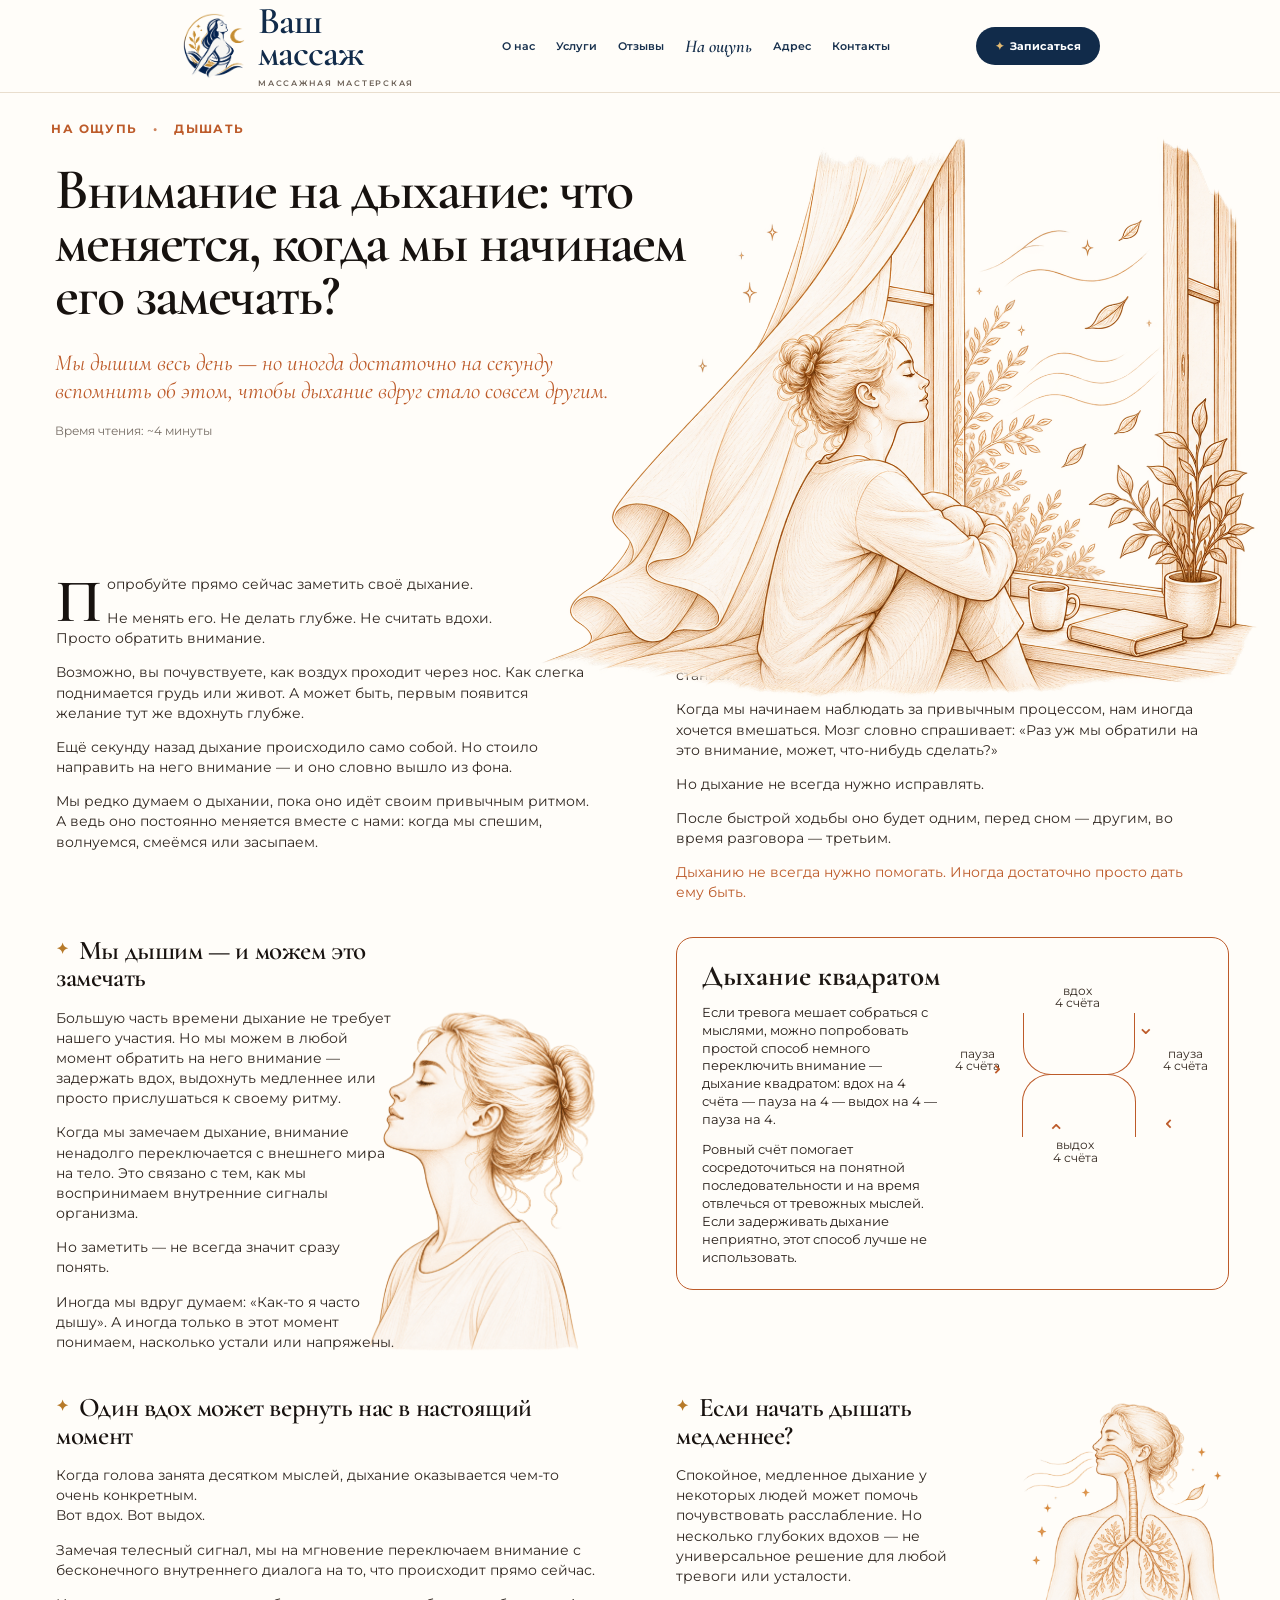
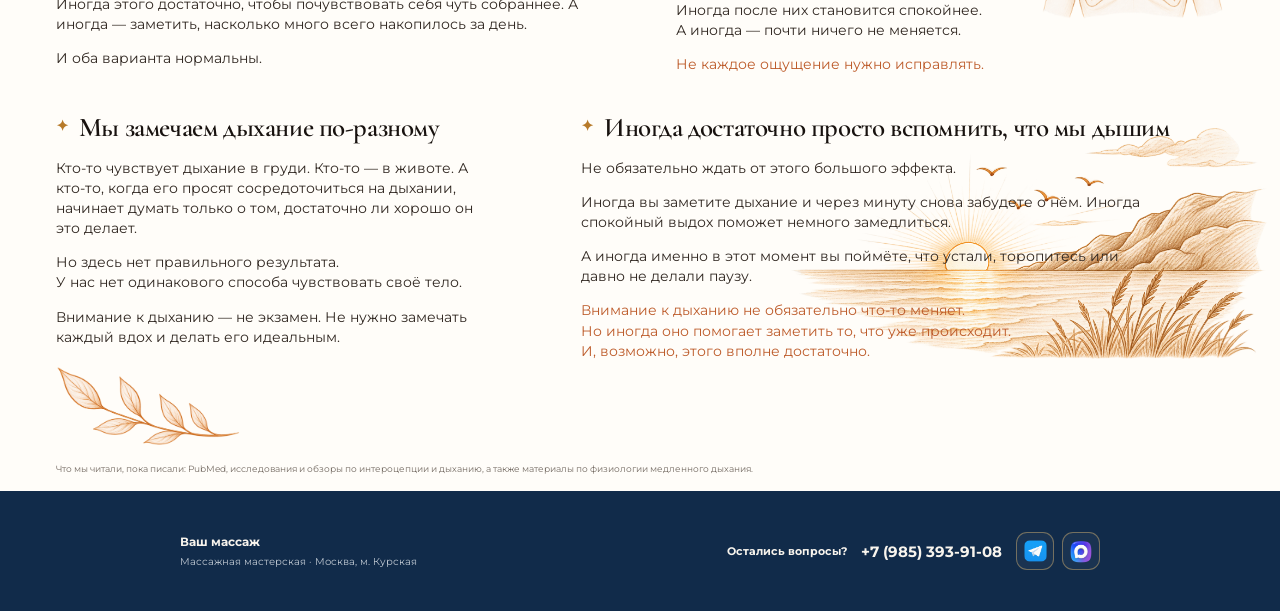
==== breathing.html @ 8abff510 "Add files via upload" ====
<!doctype html>
<html lang="ru">
<head>
<meta charset="utf-8">
<meta name="viewport" content="width=device-width, initial-scale=1">
<title>Внимание на дыхание: что меняется, когда мы начинаем его замечать? — На ощупь</title>
<meta name="description" content="Мы дышим весь день — но иногда достаточно на секунду вспомнить об этом, чтобы дыхание вдруг стало совсем другим. О внимании к дыханию и телесных ощущениях.">
<style>
@import url('https://fonts.googleapis.com/css2?family=Cormorant+Garamond:ital,wght@0,500;0,600;0,700;1,500;1,600;1,700&family=Montserrat:wght@400;500;600;700&display=swap');
:root{--cream:#fffdf9;--navy:#112b4a;--ink:#241b16;--orange:#bd5b2a;--gold:#b77a29;--muted:#756c64;--line:#dec7a8}
*{box-sizing:border-box}
html{scroll-behavior:smooth}
body{margin:0;background:var(--cream);color:var(--ink);font-family:Montserrat,Arial,sans-serif}
a{text-decoration:none;color:inherit}
img{display:block;max-width:100%}
.site-wrap{width:min(920px,89%);margin:auto}
.article-wrap{width:min(1180px,92%);margin:auto}

/* Общая шапка сайта — та же оболочка, что и на остальных страницах журнала */
.site-header{background:rgba(255,253,249,.97);position:sticky;top:0;z-index:50;border-bottom:1px solid rgba(228,214,196,.8);backdrop-filter:blur(14px)}
.site-nav{min-height:92px;display:flex;align-items:center;justify-content:space-between;gap:20px}
.site-brand{display:flex;align-items:center;gap:10px;min-width:235px;color:var(--navy)}
.site-brand-mark{width:68px;height:68px;object-fit:contain}
.site-brand-copy{display:flex;flex-direction:column;line-height:.84}
.site-brand-name{font-family:'Cormorant Garamond',Georgia,serif;font-size:38px;font-weight:600;letter-spacing:-.025em;color:var(--navy)}
.site-brand-sub{margin-top:10px;font-size:8px;letter-spacing:.22em;color:#6d6258;text-transform:uppercase;font-weight:600}
.site-menu{display:flex;align-items:center;gap:21px;font-size:11px;font-weight:600;white-space:nowrap;color:#18314e}
.site-menu a{transition:.2s}.site-menu a:hover{color:#c9953e}.site-menu .site-touch{font-family:'Cormorant Garamond',Georgia,serif;font-size:18px;font-style:italic;font-weight:600}
.site-book{background:var(--navy);color:#fff;padding:12px 19px;border-radius:999px;font-size:11px;font-weight:700;white-space:nowrap}.site-book span{color:#e3ba72;margin-right:6px}
.site-mobile-menu{display:none;border:0;background:transparent;font-size:30px;line-height:1;color:var(--navy);cursor:pointer;padding:4px}

.article-page{overflow:hidden;background:var(--cream)}
.article-hero{padding:28px 0 0}
.breadcrumbs{font-size:12px;font-weight:700;letter-spacing:.12em;color:var(--orange);text-transform:uppercase;margin:0 0 28px 0}
.breadcrumbs span{display:inline;margin:0 11px;opacity:.75}
.hero-grid{position:relative;min-height:410px}
.hero-copy{position:relative;z-index:3;width:55%;padding-left:4px}
.article-title{font-family:'Cormorant Garamond',Georgia,serif;font-size:58px;line-height:.91;font-weight:600;letter-spacing:-.035em;margin:0;max-width:660px;color:#17120f}
.article-lead{font-family:'Cormorant Garamond',Georgia,serif;font-size:23px;line-height:1.22;font-style:italic;color:var(--orange);margin:27px 0 18px;max-width:570px}
.reading-time{font-size:12px;color:var(--muted)}
.hero-art{position:absolute;z-index:1;right:-2.5%;top:-54px;width:61%;pointer-events:none}
.hero-art img{width:100%;height:auto}

.content-grid{display:grid;grid-template-columns:1fr 1fr;column-gap:72px;row-gap:38px;align-items:start}
.intro{padding:0 8px 0 5px;margin-top:0}
.prose{font-size:14.2px;line-height:1.42;color:#302721}
.prose p{margin:0 0 14px}
.prose p:last-child{margin-bottom:0}
.dropcap:first-letter{float:left;font-family:'Cormorant Garamond',Georgia,serif;font-size:61px;line-height:.66;font-weight:600;padding:8px 5px 0 0;color:#17120f}
.section-title{font-family:'Cormorant Garamond',Georgia,serif;font-size:27px;line-height:1.02;font-weight:600;letter-spacing:-.015em;color:#18120f;margin:0 0 16px}
.section-title::before{content:'✦';font-family:Georgia,serif;font-size:15px;color:var(--gold);margin-right:10px;vertical-align:5px}

.first-section{padding:0 6px 0 0}
.first-section .section-title::before{display:none}
.first-section .prose{max-width:535px}

.breathing-row{margin-top:0;display:grid;grid-template-columns:1fr 1fr;column-gap:72px;align-items:start}
.awareness{position:relative;min-height:260px;padding:0 0 0 5px}
.awareness-copy{width:62%;position:relative;z-index:2}
.awareness-art{position:absolute;right:-2px;bottom:-5px;width:48%;z-index:1}
.awareness-art img{width:100%;height:auto}

.square-card{position:relative;border:1.5px solid var(--orange);border-radius:17px;padding:23px 285px 22px 25px;min-height:270px;overflow:hidden;background:rgba(255,253,249,.35)}
.square-card h3{font-family:'Cormorant Garamond',Georgia,serif;font-size:29px;line-height:1;margin:0 0 14px;color:#1d1713}
.square-card p{font-size:13px;line-height:1.38;margin:0;max-width:310px}
.square-diagram{position:absolute;right:22px;top:47px;width:245px;height:180px;font-size:12px;color:#342921}
.square-diagram .box{position:absolute;border:1.5px solid var(--orange);border-radius:0 0 28px 28px;width:112px;height:62px;left:62px;top:28px;border-top:0}
.square-diagram .box:after{content:'';position:absolute;left:-1.5px;bottom:-1.5px;width:112px;height:62px;border:1.5px solid var(--orange);border-radius:28px 28px 0 0;border-bottom:0;transform:translateY(62px)}
.square-diagram .label{position:absolute;text-align:center;line-height:1.05;white-space:nowrap}
.square-diagram .in{left:94px;top:0}.square-diagram .pause1{right:-2px;top:63px}.square-diagram .out{left:92px;bottom:0}.square-diagram .pause2{left:-6px;top:63px}
.square-diagram .arrow{position:absolute;font-size:21px;color:var(--orange);font-family:Georgia,serif}
.square-diagram .a1{left:176px;top:30px}.square-diagram .a2{right:25px;top:126px;transform:rotate(90deg)}.square-diagram .a3{left:86px;bottom:22px;transform:rotate(180deg)}.square-diagram .a4{left:23px;top:71px;transform:rotate(-90deg)}

.middle-row{display:grid;grid-template-columns:1fr 1fr;column-gap:72px;align-items:start}
.moment{padding:0 5px}
.slow-breath{position:relative;min-height:285px;padding:0 235px 0 0}
.slow-breath .section-title{max-width:500px}
.slow-breath .prose{max-width:430px}
.lungs-art{position:absolute;right:-4px;top:0;width:39%;z-index:1}
.lungs-art img{width:100%;height:auto}

.final-row{display:grid;grid-template-columns:.82fr 1.18fr;column-gap:72px;align-items:start;margin-top:-2px;padding-bottom:16px}
.different{padding:0 5px}
.leaf-art{margin-top:20px;width:185px}.leaf-art img{width:100%}
.last-section{position:relative;padding:0 5px;min-height:210px}
.last-section .prose{max-width:570px}
.last-highlight{color:var(--orange);margin-top:13px}
.sea-art{position:absolute;right:-7%;bottom:-2px;width:75%;z-index:0;opacity:.98}
.last-section .prose{position:relative;z-index:2}

.sources{font-size:9px;line-height:1.35;color:#756c64;margin:2px 5px 16px}

.contact-footer{background:var(--navy);color:#f8f4ed;margin-top:0}
.footer-grid{width:min(920px,89%);margin:auto;min-height:120px;display:flex;justify-content:space-between;align-items:center;gap:30px}
.footer-grid>div:first-child{font-size:12px}.footer-grid small{display:inline-block;margin-top:6px;color:#bfc8d2}
.contact-footer .contact-links{display:flex;flex-wrap:wrap;gap:14px;align-items:center;font-size:11px;justify-content:flex-end}.contact-footer a{color:#e3ba72}.contact-footer .footer-phone{font-size:15px;font-weight:700;color:#f8f4ed;white-space:nowrap}
.footer-social{display:flex;gap:8px}.footer-social a{width:38px;height:38px;border:1px solid rgba(227,186,114,.45);border-radius:11px;display:flex;align-items:center;justify-content:center;background:rgba(255,255,255,.04)}.footer-social img{width:23px;height:23px;object-fit:contain}

@media(max-width:900px){
  .site-nav{min-height:74px}.site-brand{min-width:auto}.site-brand-mark{width:56px;height:56px}.site-brand-name{font-size:32px}.site-brand-sub{display:none}.site-menu{display:none}.site-mobile-menu{display:block}.site-menu.show{display:flex;position:absolute;top:74px;left:0;right:0;background:var(--cream);padding:20px 5%;flex-direction:column;gap:18px;border-bottom:1px solid #e4d6c4;box-shadow:0 16px 38px rgba(27,40,55,.09)}.site-menu.show .site-touch{font-size:24px}
  .article-wrap{width:90%}.article-hero{padding-top:23px}.breadcrumbs{font-size:10px;margin-bottom:16px}.hero-grid{min-height:0}.hero-copy{width:100%;padding:0}.article-title{font-size:44px;max-width:100%}.article-lead{font-size:19px;max-width:100%;margin-top:19px}.hero-art{position:relative;right:auto;top:auto;width:100%;margin:8px 0 -5px}.content-grid,.breathing-row,.middle-row,.final-row{grid-template-columns:1fr;row-gap:34px}.intro{padding:0;margin-top:0}.square-card{padding-right:250px}.awareness{min-height:270px}.awareness-copy{width:62%}.slow-breath{min-height:0;padding-right:230px}.lungs-art{width:34%}.last-section{min-height:280px}.sea-art{position:relative;right:auto;bottom:auto;width:100%;margin-top:20px}.contact-footer{margin-top:10px}.footer-grid{padding:28px 0;min-height:0;flex-direction:column;align-items:flex-start}.contact-footer .contact-links{justify-content:flex-start}
}
@media(max-width:560px){
  .site-wrap{width:90%}.site-nav{min-height:68px}.site-brand-mark{width:50px;height:50px}.site-brand-name{font-size:29px}.site-book{padding:10px 13px;font-size:10px}.site-menu.show{top:68px}
  .article-wrap{width:90%}.article-hero{padding-top:20px}.breadcrumbs{font-size:9px;letter-spacing:.12em}.article-title{font-size:39px}.article-lead{font-size:17px}.prose{font-size:14.5px;line-height:1.45}.dropcap:first-letter{font-size:54px}.section-title{font-size:24px}.square-card{padding:21px;min-height:260px}.square-diagram{position:relative;right:auto;top:auto;margin:20px auto 0;width:245px}.awareness{min-height:0}.awareness-copy{width:100%}.awareness-art{position:relative;right:auto;bottom:auto;width:72%;margin:5px 0 0 auto}.slow-breath{padding:0;min-height:0}.lungs-art{position:relative;right:auto;top:auto;width:67%;margin:4px auto 0}.leaf-art{width:165px;margin-top:14px}.last-section{min-height:0}.sea-art{width:115%;margin-left:-8%;margin-top:15px}.sources{font-size:8px;margin-top:8px}.footer-grid{padding:25px 0}.contact-footer .contact-links{gap:10px}
}
</style>
</head>
<body>
<header class="site-header">
  <div class="site-wrap site-nav">
    <a class="site-brand" href="index.html" aria-label="Ваш массаж — на главную">
      <img class="site-brand-mark" src="assets/logo-mark-transparent.png" alt="">
      <span class="site-brand-copy"><span class="site-brand-name">Ваш<br>массаж</span><span class="site-brand-sub">Массажная мастерская</span></span>
    </a>
    <nav class="site-menu" id="site-menu">
      <a href="index.html#about">О нас</a><a href="index.html#services">Услуги</a><a href="index.html#reviews">Отзывы</a>
      <a class="site-touch" href="na-oshchup.html">На ощупь</a><a href="index.html#address">Адрес</a><a href="index.html#contacts">Контакты</a>
    </nav>
    <a class="site-book" href="https://dikidi.ru/2021892?p=1.pi-po" target="_blank" rel="noopener"><span>✦</span>Записаться</a>
    <button class="site-mobile-menu" aria-label="Открыть меню" aria-expanded="false">☰</button>
  </div>
</header>

<main class="article-page">
<section class="article-hero">
  <div class="article-wrap">
    <div class="breadcrumbs">На ощупь <span>•</span> Дышать</div>
    <div class="hero-grid">
      <div class="hero-copy">
        <h1 class="article-title">Внимание на дыхание: что меняется, когда мы начинаем его замечать?</h1>
        <p class="article-lead">Мы дышим весь день — но иногда достаточно на секунду вспомнить об этом, чтобы дыхание вдруг стало совсем другим.</p>
        <div class="reading-time">Время чтения: ~4 минуты</div>
      </div>
      <div class="hero-art"><img src="assets/breathing-hero.png" alt="Женщина у окна, наблюдающая за своим дыханием"></div>
    </div>
  </div>
</section>

<article>
<div class="article-wrap">
  <div class="content-grid">
    <section class="intro">
      <div class="prose">
        <p class="dropcap">Попробуйте прямо сейчас заметить своё дыхание.</p>
        <p>Не менять его. Не делать глубже. Не считать вдохи.<br>Просто обратить внимание.</p>
        <p>Возможно, вы почувствуете, как воздух проходит через нос. Как слегка поднимается грудь или живот. А может быть, первым появится желание тут же вдохнуть глубже.</p>
        <p>Ещё секунду назад дыхание происходило само собой. Но стоило направить на него внимание — и оно словно вышло из фона.</p>
        <p>Мы редко думаем о дыхании, пока оно идёт своим привычным ритмом. А ведь оно постоянно меняется вместе с нами: когда мы спешим, волнуемся, смеёмся или засыпаем.</p>
      </div>
    </section>

    <section class="first-section">
      <h2 class="section-title">Почему дыхание меняется,<br>когда мы думаем о нём?</h2>
      <div class="prose">
        <p>Наверняка вы замечали: стоит вспомнить о дыхании — и оно становится чуть глубже или неровнее.</p>
        <p>Когда мы начинаем наблюдать за привычным процессом, нам иногда хочется вмешаться. Мозг словно спрашивает: «Раз уж мы обратили на это внимание, может, что-нибудь сделать?»</p>
        <p>Но дыхание не всегда нужно исправлять.</p>
        <p>После быстрой ходьбы оно будет одним, перед сном — другим, во время разговора — третьим.</p>
        <p style="color:var(--orange)">Дыханию не всегда нужно помогать. Иногда достаточно просто дать ему быть.</p>
      </div>
    </section>
  </div>

  <section class="breathing-row" style="margin-top:34px">
    <section class="awareness">
      <div class="awareness-copy">
        <h2 class="section-title">Мы дышим — и можем это замечать</h2>
        <div class="prose">
          <p>Большую часть времени дыхание не требует нашего участия. Но мы можем в любой момент обратить на него внимание — задержать вдох, выдохнуть медленнее или просто прислушаться к своему ритму.</p>
          <p>Когда мы замечаем дыхание, внимание ненадолго переключается с внешнего мира на тело. Это связано с тем, как мы воспринимаем внутренние сигналы организма.</p>
          <p>Но заметить — не всегда значит сразу понять.</p>
          <p>Иногда мы вдруг думаем: «Как-то я часто дышу». А иногда только в этот момент понимаем, насколько устали или напряжены.</p>
        </div>
      </div>
      <div class="awareness-art"><img src="assets/breathing-profile.png" alt="Профиль женщины с закрытыми глазами"></div>
    </section>

    <aside class="square-card">
      <h3>Дыхание квадратом</h3>
      <p>Если тревога мешает собраться с мыслями, можно попробовать простой способ немного переключить внимание — дыхание квадратом: вдох на 4 счёта — пауза на 4 — выдох на 4 — пауза на 4.</p>
      <p style="margin-top:12px">Ровный счёт помогает сосредоточиться на понятной последовательности и на время отвлечься от тревожных мыслей. Если задерживать дыхание неприятно, этот способ лучше не использовать.</p>
      <div class="square-diagram" aria-hidden="true">
        <div class="box"></div>
        <div class="label in">вдох<br>4 счёта</div>
        <div class="label pause1">пауза<br>4 счёта</div>
        <div class="label out">выдох<br>4 счёта</div>
        <div class="label pause2">пауза<br>4 счёта</div>
        <div class="arrow a1">⌄</div><div class="arrow a2">⌄</div><div class="arrow a3">⌄</div><div class="arrow a4">⌄</div>
      </div>
    </aside>
  </section>

  <section class="middle-row" style="margin-top:42px">
    <section class="moment">
      <h2 class="section-title">Один вдох может вернуть нас в настоящий момент</h2>
      <div class="prose">
        <p>Когда голова занята десятком мыслей, дыхание оказывается чем-то очень конкретным.<br>Вот вдох. Вот выдох.</p>
        <p>Замечая телесный сигнал, мы на мгновение переключаем внимание с бесконечного внутреннего диалога на то, что происходит прямо сейчас.</p>
        <p>Иногда этого достаточно, чтобы почувствовать себя чуть собраннее. А иногда — заметить, насколько много всего накопилось за день.</p>
        <p>И оба варианта нормальны.</p>
      </div>
    </section>

    <section class="slow-breath">
      <h2 class="section-title">Если начать дышать медленнее?</h2>
      <div class="prose">
        <p>Спокойное, медленное дыхание у некоторых людей может помочь почувствовать расслабление. Но несколько глубоких вдохов — не универсальное решение для любой тревоги или усталости.</p>
        <p>Иногда после них становится спокойнее.<br>А иногда — почти ничего не меняется.</p>
        <p style="color:var(--orange)">Не каждое ощущение нужно исправлять.</p>
      </div>
      <div class="lungs-art"><img src="assets/breathing-lungs.png" alt="Иллюстрация дыхательной системы"></div>
    </section>
  </section>

  <section class="final-row" style="margin-top:35px">
    <section class="different">
      <h2 class="section-title">Мы замечаем дыхание по-разному</h2>
      <div class="prose">
        <p>Кто-то чувствует дыхание в груди. Кто-то — в животе. А кто-то, когда его просят сосредоточиться на дыхании, начинает думать только о том, достаточно ли хорошо он это делает.</p>
        <p>Но здесь нет правильного результата.<br>У нас нет одинакового способа чувствовать своё тело.</p>
        <p>Внимание к дыханию — не экзамен. Не нужно замечать каждый вдох и делать его идеальным.</p>
      </div>
      <div class="leaf-art"><img src="assets/breathing-branch.png" alt="Ветка с листьями"></div>
    </section>

    <section class="last-section">
      <h2 class="section-title">Иногда достаточно просто вспомнить, что мы дышим</h2>
      <div class="prose">
        <p>Не обязательно ждать от этого большого эффекта.</p>
        <p>Иногда вы заметите дыхание и через минуту снова забудете о нём. Иногда спокойный выдох поможет немного замедлиться.</p>
        <p>А иногда именно в этот момент вы поймёте, что устали, торопитесь или давно не делали паузу.</p>
        <p class="last-highlight">Внимание к дыханию не обязательно что-то меняет.<br>Но иногда оно помогает заметить то, что уже происходит.<br>И, возможно, этого вполне достаточно.</p>
      </div>
      <div class="sea-art"><img src="assets/breathing-sea.png" alt="Пейзаж у моря на закате"></div>
    </section>
  </section>

  <div class="sources">Что мы читали, пока писали: PubMed, исследования и обзоры по интероцепции и дыханию, а также материалы по физиологии медленного дыхания.</div>
</div>
</article>
</main>

<footer class="contact-footer">
  <div class="footer-grid">
    <div><strong>Ваш массаж</strong><br><small>Массажная мастерская · Москва, м. Курская</small></div>
    <div class="contact-links">
      <strong>Остались вопросы?</strong>
      <a class="footer-phone" href="tel:+79853939108">+7 (985) 393-91-08</a>
      <div class="footer-social">
        <a href="https://t.me/vash_massage1" target="_blank" rel="noopener" aria-label="Telegram"><img src="assets/telegram.png" alt="Telegram"></a>
        <a href="#" aria-label="MAX"><img src="assets/max.png" alt="MAX"></a>
      </div>
    </div>
  </div>
</footer>

<script>
const siteMobileButton=document.querySelector('.site-mobile-menu');
const siteMenu=document.querySelector('.site-menu');
if(siteMobileButton&&siteMenu){
  siteMobileButton.addEventListener('click',()=>{
    siteMenu.classList.toggle('show');
    siteMobileButton.setAttribute('aria-expanded',siteMenu.classList.contains('show'));
  });
  siteMenu.querySelectorAll('a').forEach(a=>a.addEventListener('click',()=>{
    siteMenu.classList.remove('show');
    siteMobileButton.setAttribute('aria-expanded','false');
  }));
}
</script>
</body>
</html>
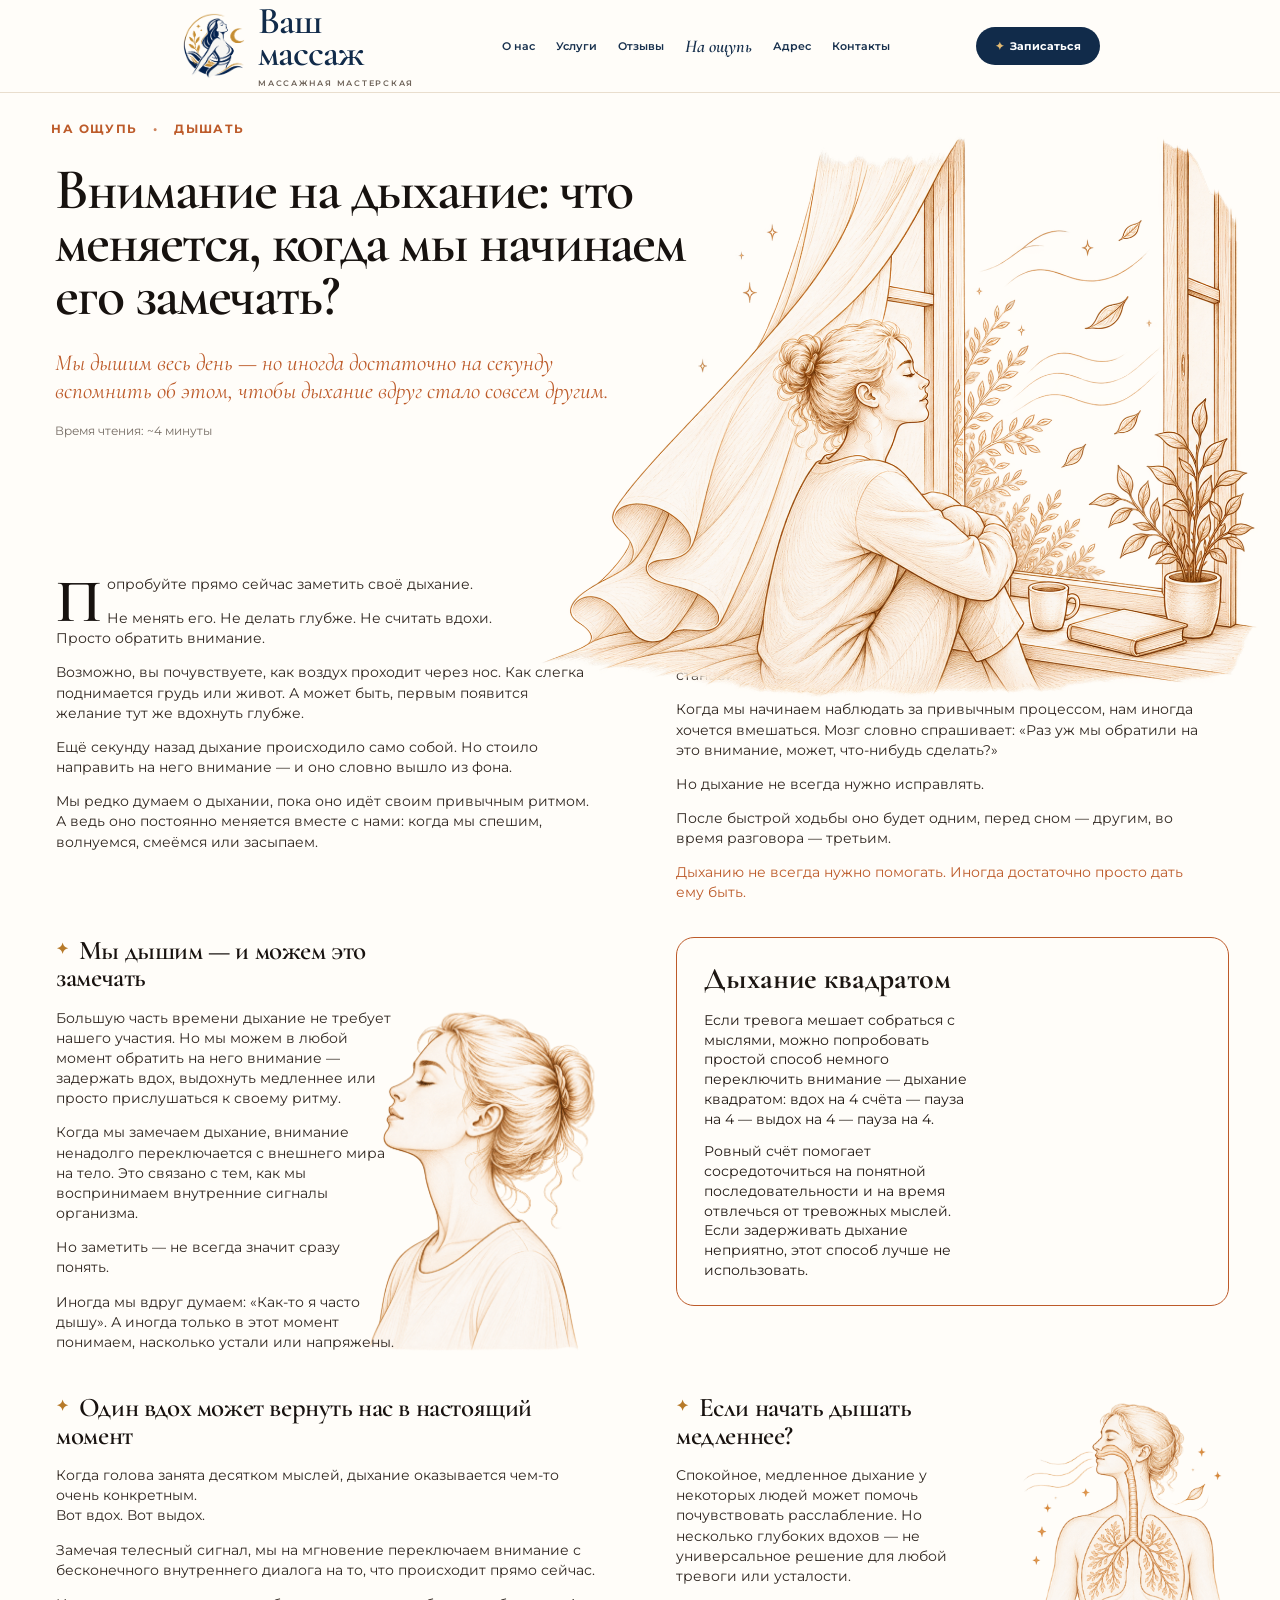
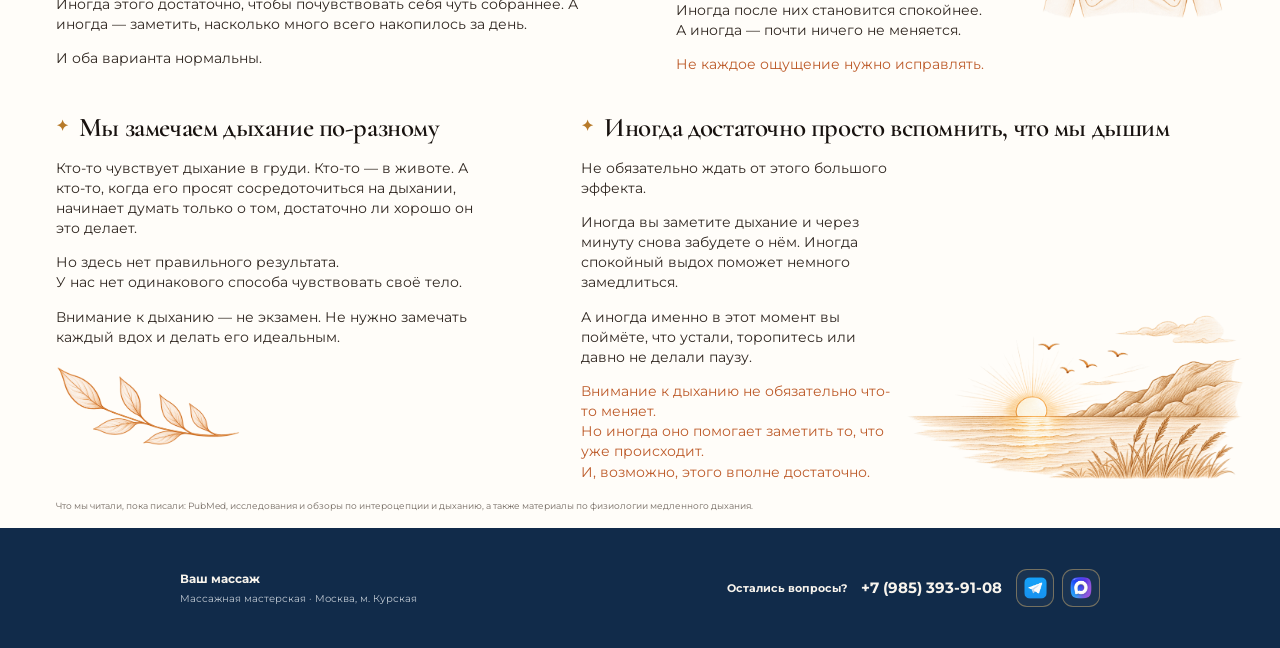
==== commit c97149c5: "Add files via upload" ====
--- a/breathing.html
+++ b/breathing.html
@@ -104,6 +104,40 @@
   .site-wrap{width:90%}.site-nav{min-height:68px}.site-brand-mark{width:50px;height:50px}.site-brand-name{font-size:29px}.site-book{padding:10px 13px;font-size:10px}.site-menu.show{top:68px}
   .article-wrap{width:90%}.article-hero{padding-top:20px}.breadcrumbs{font-size:9px;letter-spacing:.12em}.article-title{font-size:39px}.article-lead{font-size:17px}.prose{font-size:14.5px;line-height:1.45}.dropcap:first-letter{font-size:54px}.section-title{font-size:24px}.square-card{padding:21px;min-height:260px}.square-diagram{position:relative;right:auto;top:auto;margin:20px auto 0;width:245px}.awareness{min-height:0}.awareness-copy{width:100%}.awareness-art{position:relative;right:auto;bottom:auto;width:72%;margin:5px 0 0 auto}.slow-breath{padding:0;min-height:0}.lungs-art{position:relative;right:auto;top:auto;width:67%;margin:4px auto 0}.leaf-art{width:165px;margin-top:14px}.last-section{min-height:0}.sea-art{width:115%;margin-left:-8%;margin-top:15px}.sources{font-size:8px;margin-top:8px}.footer-grid{padding:25px 0}.contact-footer .contact-links{gap:10px}
 }
+
+/* Final reference corrections */
+.square-card{
+  min-height:332px;
+  padding:26px 250px 24px 27px;
+  border:1.5px solid var(--orange);
+  border-radius:18px;
+  background:rgba(255,253,249,.48);
+  overflow:hidden;
+}
+.square-card h3{font-size:30px;line-height:1;margin:0 0 17px}
+.square-card p{font-size:14px;line-height:1.42;max-width:305px}
+.square-leaf{position:absolute;right:17px;top:10px;width:78px;height:auto;z-index:2}
+.square-diagram-img{position:absolute;right:17px;top:83px;width:232px;height:auto;z-index:1}
+.last-section{min-height:270px}
+.last-section .section-title{position:relative;z-index:3;max-width:100%}
+.last-section .prose{width:49%;max-width:none;position:relative;z-index:3}
+.sea-art{right:-3%;bottom:0;width:53%;z-index:1}
+
+@media(max-width:900px){
+  .square-card{min-height:332px;padding:24px 245px 22px 24px}
+  .square-leaf{right:14px;top:9px}
+  .square-diagram-img{right:12px;top:82px;width:225px}
+  .last-section .prose{width:52%}
+  .sea-art{right:-3%;width:52%;bottom:0}
+}
+@media(max-width:560px){
+  .square-card{min-height:0;padding:21px;overflow:hidden}
+  .square-leaf{right:10px;top:10px;width:70px}
+  .square-diagram-img{position:relative;right:auto;top:auto;display:block;width:245px;max-width:100%;margin:16px auto 0}
+  .last-section .prose{width:100%}
+  .sea-art{position:relative;right:auto;bottom:auto;width:100%;margin-top:18px}
+}
+
 </style>
 </head>
 <body>
@@ -180,14 +214,8 @@
       <h3>Дыхание квадратом</h3>
       <p>Если тревога мешает собраться с мыслями, можно попробовать простой способ немного переключить внимание — дыхание квадратом: вдох на 4 счёта — пауза на 4 — выдох на 4 — пауза на 4.</p>
       <p style="margin-top:12px">Ровный счёт помогает сосредоточиться на понятной последовательности и на время отвлечься от тревожных мыслей. Если задерживать дыхание неприятно, этот способ лучше не использовать.</p>
-      <div class="square-diagram" aria-hidden="true">
-        <div class="box"></div>
-        <div class="label in">вдох<br>4 счёта</div>
-        <div class="label pause1">пауза<br>4 счёта</div>
-        <div class="label out">выдох<br>4 счёта</div>
-        <div class="label pause2">пауза<br>4 счёта</div>
-        <div class="arrow a1">⌄</div><div class="arrow a2">⌄</div><div class="arrow a3">⌄</div><div class="arrow a4">⌄</div>
-      </div>
+      <img class="square-leaf" src="assets/breathing-square-leaf.png" alt="">
+      <img class="square-diagram-img" src="assets/breathing-square-diagram.png" alt="" aria-hidden="true">
     </aside>
   </section>
 
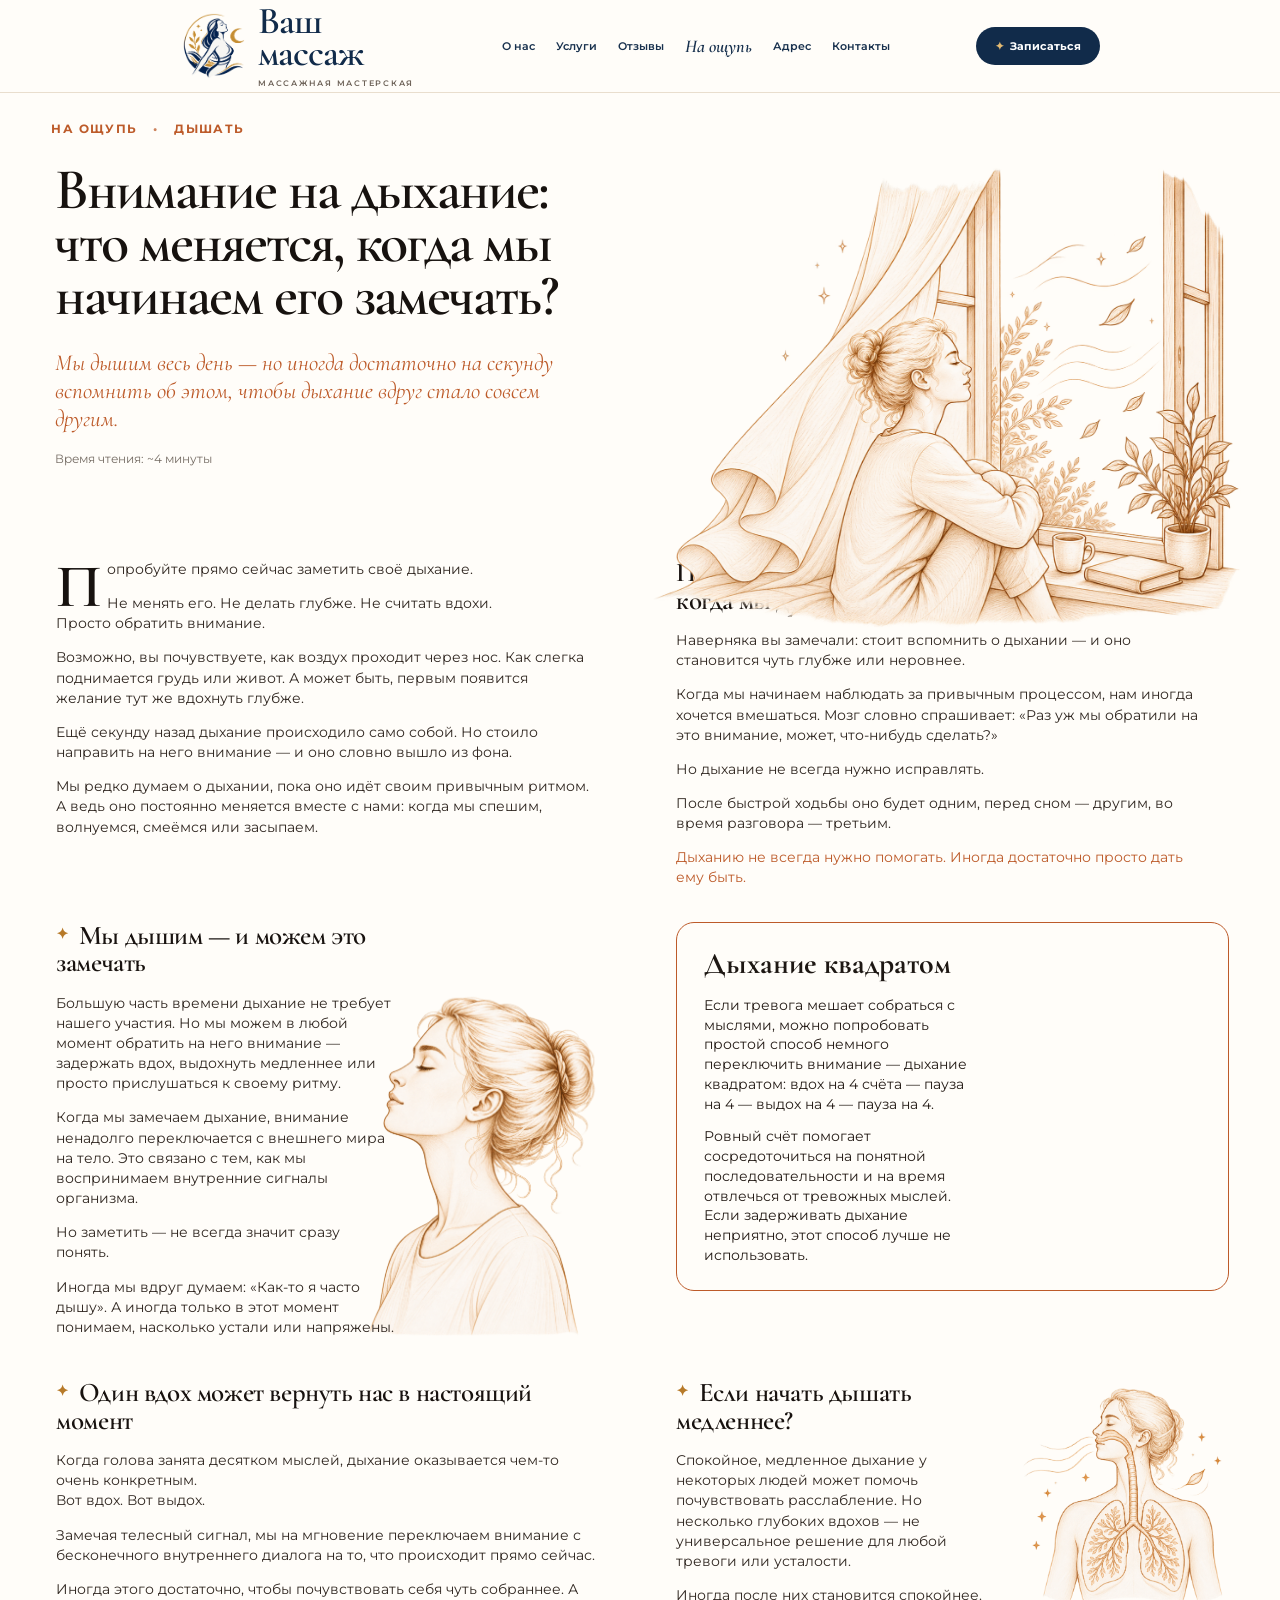
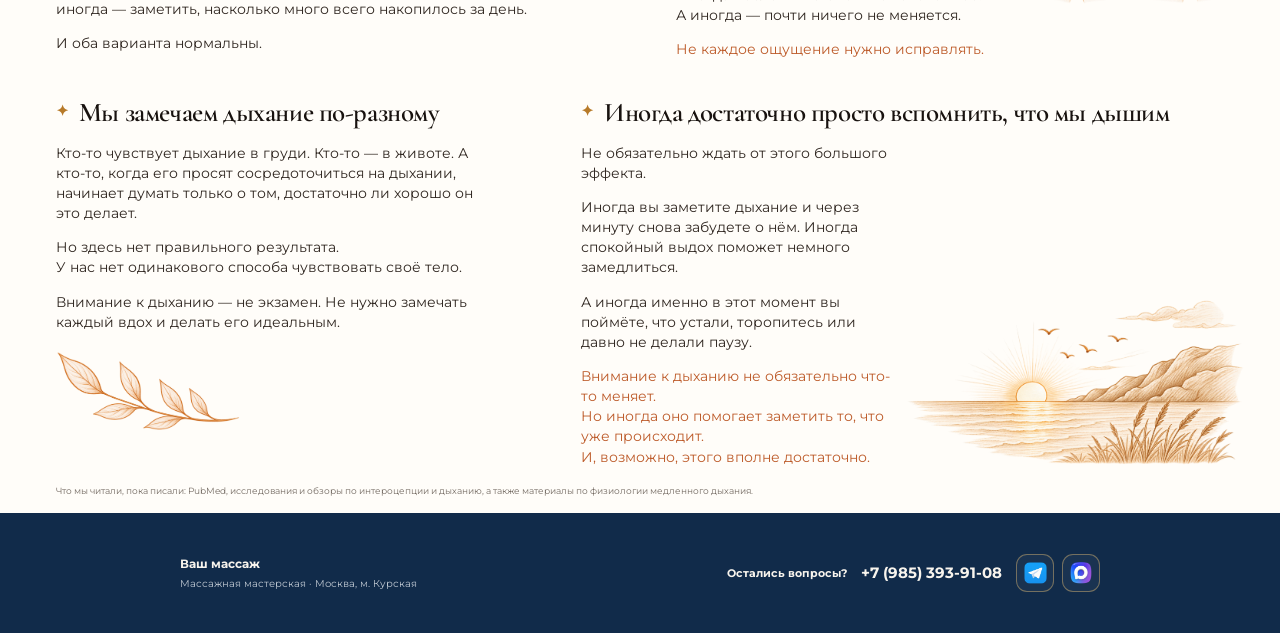
==== commit 3166f432: "Add files via upload" ====
--- a/breathing.html
+++ b/breathing.html
@@ -33,12 +33,12 @@
 .article-hero{padding:28px 0 0}
 .breadcrumbs{font-size:12px;font-weight:700;letter-spacing:.12em;color:var(--orange);text-transform:uppercase;margin:0 0 28px 0}
 .breadcrumbs span{display:inline;margin:0 11px;opacity:.75}
-.hero-grid{position:relative;min-height:410px}
-.hero-copy{position:relative;z-index:3;width:55%;padding-left:4px}
+.hero-grid{position:relative;min-height:395px}
+.hero-copy{position:relative;z-index:3;width:47%;padding-left:4px}
 .article-title{font-family:'Cormorant Garamond',Georgia,serif;font-size:58px;line-height:.91;font-weight:600;letter-spacing:-.035em;margin:0;max-width:660px;color:#17120f}
 .article-lead{font-family:'Cormorant Garamond',Georgia,serif;font-size:23px;line-height:1.22;font-style:italic;color:var(--orange);margin:27px 0 18px;max-width:570px}
 .reading-time{font-size:12px;color:var(--muted)}
-.hero-art{position:absolute;z-index:1;right:-2.5%;top:-54px;width:61%;pointer-events:none}
+.hero-art{position:absolute;z-index:1;right:-1%;top:-18px;width:50%;pointer-events:none}
 .hero-art img{width:100%;height:auto}
 
 .content-grid{display:grid;grid-template-columns:1fr 1fr;column-gap:72px;row-gap:38px;align-items:start}
@@ -102,7 +102,7 @@
 }
 @media(max-width:560px){
   .site-wrap{width:90%}.site-nav{min-height:68px}.site-brand-mark{width:50px;height:50px}.site-brand-name{font-size:29px}.site-book{padding:10px 13px;font-size:10px}.site-menu.show{top:68px}
-  .article-wrap{width:90%}.article-hero{padding-top:20px}.breadcrumbs{font-size:9px;letter-spacing:.12em}.article-title{font-size:39px}.article-lead{font-size:17px}.prose{font-size:14.5px;line-height:1.45}.dropcap:first-letter{font-size:54px}.section-title{font-size:24px}.square-card{padding:21px;min-height:260px}.square-diagram{position:relative;right:auto;top:auto;margin:20px auto 0;width:245px}.awareness{min-height:0}.awareness-copy{width:100%}.awareness-art{position:relative;right:auto;bottom:auto;width:72%;margin:5px 0 0 auto}.slow-breath{padding:0;min-height:0}.lungs-art{position:relative;right:auto;top:auto;width:67%;margin:4px auto 0}.leaf-art{width:165px;margin-top:14px}.last-section{min-height:0}.sea-art{width:115%;margin-left:-8%;margin-top:15px}.sources{font-size:8px;margin-top:8px}.footer-grid{padding:25px 0}.contact-footer .contact-links{gap:10px}
+  .article-wrap{width:90%}.article-hero{padding-top:20px}.breadcrumbs{font-size:9px;letter-spacing:.12em}.article-title{font-size:39px}.article-lead{font-size:17px}.prose{font-size:14.5px;line-height:1.45}.dropcap:first-letter{font-size:54px}.section-title{font-size:24px}.square-card{padding:21px;min-height:260px}.square-diagram-img{position:absolute;right:14px;top:48px;width:246px;height:auto;z-index:1}.awareness{min-height:0}.awareness-copy{width:100%}.awareness-art{position:relative;right:auto;bottom:auto;width:72%;margin:5px 0 0 auto}.slow-breath{padding:0;min-height:0}.lungs-art{position:relative;right:auto;top:auto;width:67%;margin:4px auto 0}.leaf-art{width:165px;margin-top:14px}.last-section{min-height:0}.sea-art{width:115%;margin-left:-8%;margin-top:15px}.sources{font-size:8px;margin-top:8px}.footer-grid{padding:25px 0}.contact-footer .contact-links{gap:10px}
 }
 
 /* Final reference corrections */
@@ -116,8 +116,7 @@
 }
 .square-card h3{font-size:30px;line-height:1;margin:0 0 17px}
 .square-card p{font-size:14px;line-height:1.42;max-width:305px}
-.square-leaf{position:absolute;right:17px;top:10px;width:78px;height:auto;z-index:2}
-.square-diagram-img{position:absolute;right:17px;top:83px;width:232px;height:auto;z-index:1}
+.square-diagram-img{position:absolute;right:14px;top:48px;width:246px;height:auto;z-index:1}
 .last-section{min-height:270px}
 .last-section .section-title{position:relative;z-index:3;max-width:100%}
 .last-section .prose{width:49%;max-width:none;position:relative;z-index:3}
@@ -125,14 +124,12 @@
 
 @media(max-width:900px){
   .square-card{min-height:332px;padding:24px 245px 22px 24px}
-  .square-leaf{right:14px;top:9px}
-  .square-diagram-img{right:12px;top:82px;width:225px}
+  .square-diagram-img{right:10px;top:48px;width:230px}
   .last-section .prose{width:52%}
   .sea-art{right:-3%;width:52%;bottom:0}
 }
 @media(max-width:560px){
   .square-card{min-height:0;padding:21px;overflow:hidden}
-  .square-leaf{right:10px;top:10px;width:70px}
   .square-diagram-img{position:relative;right:auto;top:auto;display:block;width:245px;max-width:100%;margin:16px auto 0}
   .last-section .prose{width:100%}
   .sea-art{position:relative;right:auto;bottom:auto;width:100%;margin-top:18px}
@@ -214,7 +211,6 @@
       <h3>Дыхание квадратом</h3>
       <p>Если тревога мешает собраться с мыслями, можно попробовать простой способ немного переключить внимание — дыхание квадратом: вдох на 4 счёта — пауза на 4 — выдох на 4 — пауза на 4.</p>
       <p style="margin-top:12px">Ровный счёт помогает сосредоточиться на понятной последовательности и на время отвлечься от тревожных мыслей. Если задерживать дыхание неприятно, этот способ лучше не использовать.</p>
-      <img class="square-leaf" src="assets/breathing-square-leaf.png" alt="">
       <img class="square-diagram-img" src="assets/breathing-square-diagram.png" alt="" aria-hidden="true">
     </aside>
   </section>
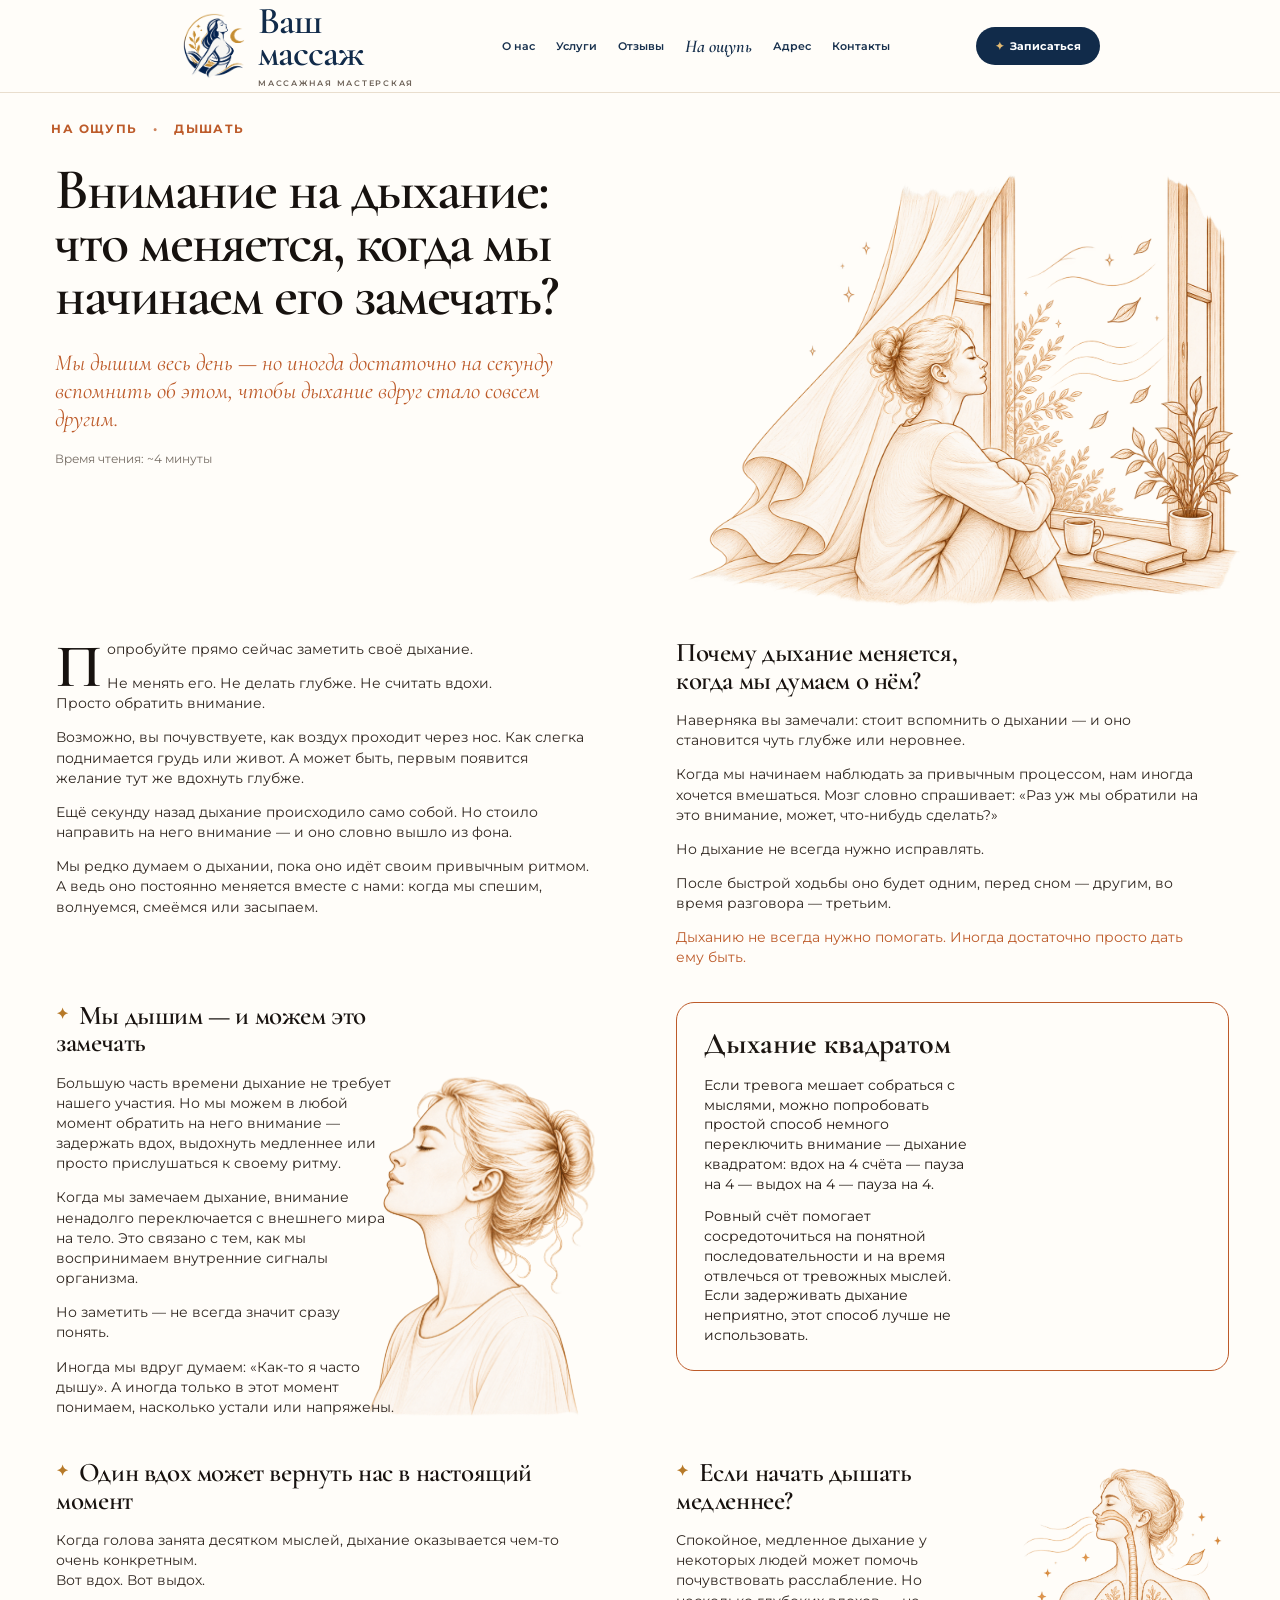
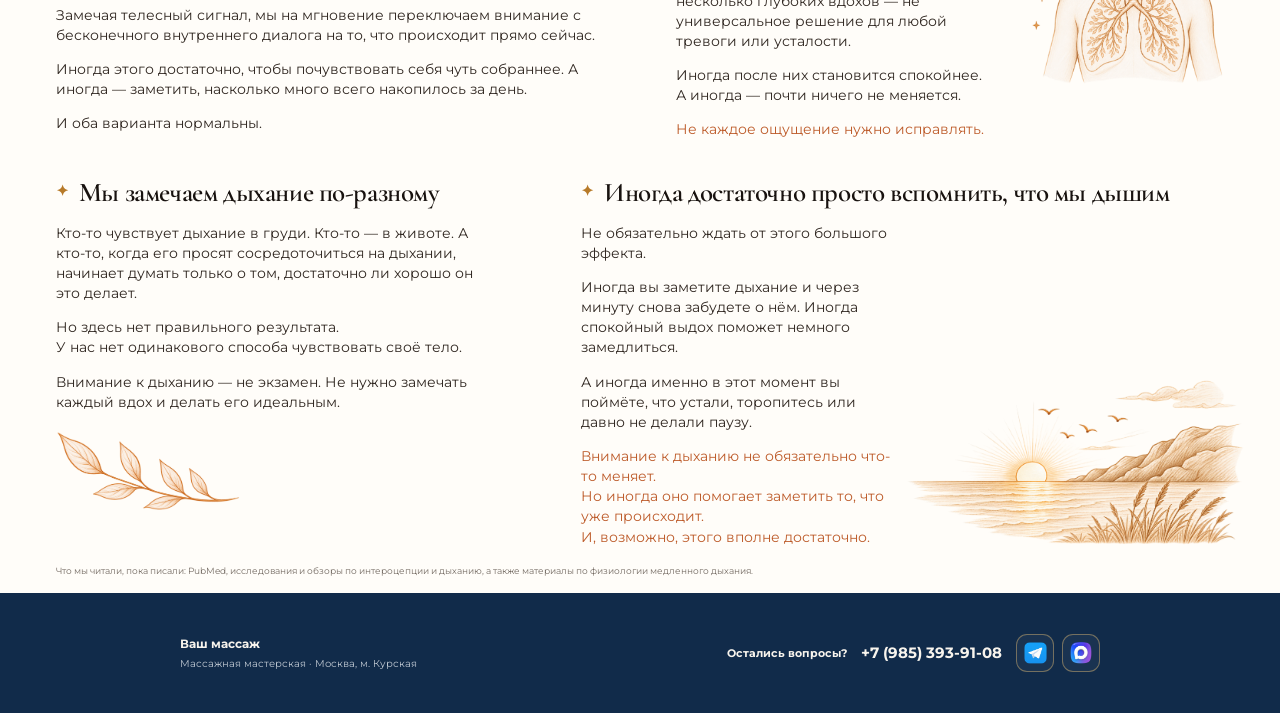
==== commit 9af650cd: "Add files via upload" ====
--- a/breathing.html
+++ b/breathing.html
@@ -33,12 +33,12 @@
 .article-hero{padding:28px 0 0}
 .breadcrumbs{font-size:12px;font-weight:700;letter-spacing:.12em;color:var(--orange);text-transform:uppercase;margin:0 0 28px 0}
 .breadcrumbs span{display:inline;margin:0 11px;opacity:.75}
-.hero-grid{position:relative;min-height:395px}
+.hero-grid{position:relative;min-height:475px}
 .hero-copy{position:relative;z-index:3;width:47%;padding-left:4px}
 .article-title{font-family:'Cormorant Garamond',Georgia,serif;font-size:58px;line-height:.91;font-weight:600;letter-spacing:-.035em;margin:0;max-width:660px;color:#17120f}
 .article-lead{font-family:'Cormorant Garamond',Georgia,serif;font-size:23px;line-height:1.22;font-style:italic;color:var(--orange);margin:27px 0 18px;max-width:570px}
 .reading-time{font-size:12px;color:var(--muted)}
-.hero-art{position:absolute;z-index:1;right:-1%;top:-18px;width:50%;pointer-events:none}
+.hero-art{position:absolute;z-index:1;right:-1%;top:-10px;width:47%;pointer-events:none}
 .hero-art img{width:100%;height:auto}
 
 .content-grid{display:grid;grid-template-columns:1fr 1fr;column-gap:72px;row-gap:38px;align-items:start}
@@ -102,7 +102,7 @@
 }
 @media(max-width:560px){
   .site-wrap{width:90%}.site-nav{min-height:68px}.site-brand-mark{width:50px;height:50px}.site-brand-name{font-size:29px}.site-book{padding:10px 13px;font-size:10px}.site-menu.show{top:68px}
-  .article-wrap{width:90%}.article-hero{padding-top:20px}.breadcrumbs{font-size:9px;letter-spacing:.12em}.article-title{font-size:39px}.article-lead{font-size:17px}.prose{font-size:14.5px;line-height:1.45}.dropcap:first-letter{font-size:54px}.section-title{font-size:24px}.square-card{padding:21px;min-height:260px}.square-diagram-img{position:absolute;right:14px;top:48px;width:246px;height:auto;z-index:1}.awareness{min-height:0}.awareness-copy{width:100%}.awareness-art{position:relative;right:auto;bottom:auto;width:72%;margin:5px 0 0 auto}.slow-breath{padding:0;min-height:0}.lungs-art{position:relative;right:auto;top:auto;width:67%;margin:4px auto 0}.leaf-art{width:165px;margin-top:14px}.last-section{min-height:0}.sea-art{width:115%;margin-left:-8%;margin-top:15px}.sources{font-size:8px;margin-top:8px}.footer-grid{padding:25px 0}.contact-footer .contact-links{gap:10px}
+  .article-wrap{width:90%}.article-hero{padding-top:20px}.breadcrumbs{font-size:9px;letter-spacing:.12em}.article-title{font-size:39px}.article-lead{font-size:17px}.prose{font-size:14.5px;line-height:1.45}.dropcap:first-letter{font-size:54px}.section-title{font-size:24px}.square-card{padding:21px;min-height:260px}.square-diagram-img{position:absolute;right:13px;top:42px;width:240px;height:auto;z-index:1}.awareness{min-height:0}.awareness-copy{width:100%}.awareness-art{position:relative;right:auto;bottom:auto;width:72%;margin:5px 0 0 auto}.slow-breath{padding:0;min-height:0}.lungs-art{position:relative;right:auto;top:auto;width:67%;margin:4px auto 0}.leaf-art{width:165px;margin-top:14px}.last-section{min-height:0}.sea-art{width:115%;margin-left:-8%;margin-top:15px}.sources{font-size:8px;margin-top:8px}.footer-grid{padding:25px 0}.contact-footer .contact-links{gap:10px}
 }
 
 /* Final reference corrections */
@@ -116,7 +116,7 @@
 }
 .square-card h3{font-size:30px;line-height:1;margin:0 0 17px}
 .square-card p{font-size:14px;line-height:1.42;max-width:305px}
-.square-diagram-img{position:absolute;right:14px;top:48px;width:246px;height:auto;z-index:1}
+.square-diagram-img{position:absolute;right:13px;top:42px;width:240px;height:auto;z-index:1}
 .last-section{min-height:270px}
 .last-section .section-title{position:relative;z-index:3;max-width:100%}
 .last-section .prose{width:49%;max-width:none;position:relative;z-index:3}
@@ -124,13 +124,13 @@
 
 @media(max-width:900px){
   .square-card{min-height:332px;padding:24px 245px 22px 24px}
-  .square-diagram-img{right:10px;top:48px;width:230px}
+  .square-diagram-img{position:absolute;right:13px;top:42px;width:240px;height:auto;z-index:1}
   .last-section .prose{width:52%}
   .sea-art{right:-3%;width:52%;bottom:0}
 }
 @media(max-width:560px){
   .square-card{min-height:0;padding:21px;overflow:hidden}
-  .square-diagram-img{position:relative;right:auto;top:auto;display:block;width:245px;max-width:100%;margin:16px auto 0}
+  .square-diagram-img{position:absolute;right:13px;top:42px;width:240px;height:auto;z-index:1}
   .last-section .prose{width:100%}
   .sea-art{position:relative;right:auto;bottom:auto;width:100%;margin-top:18px}
 }
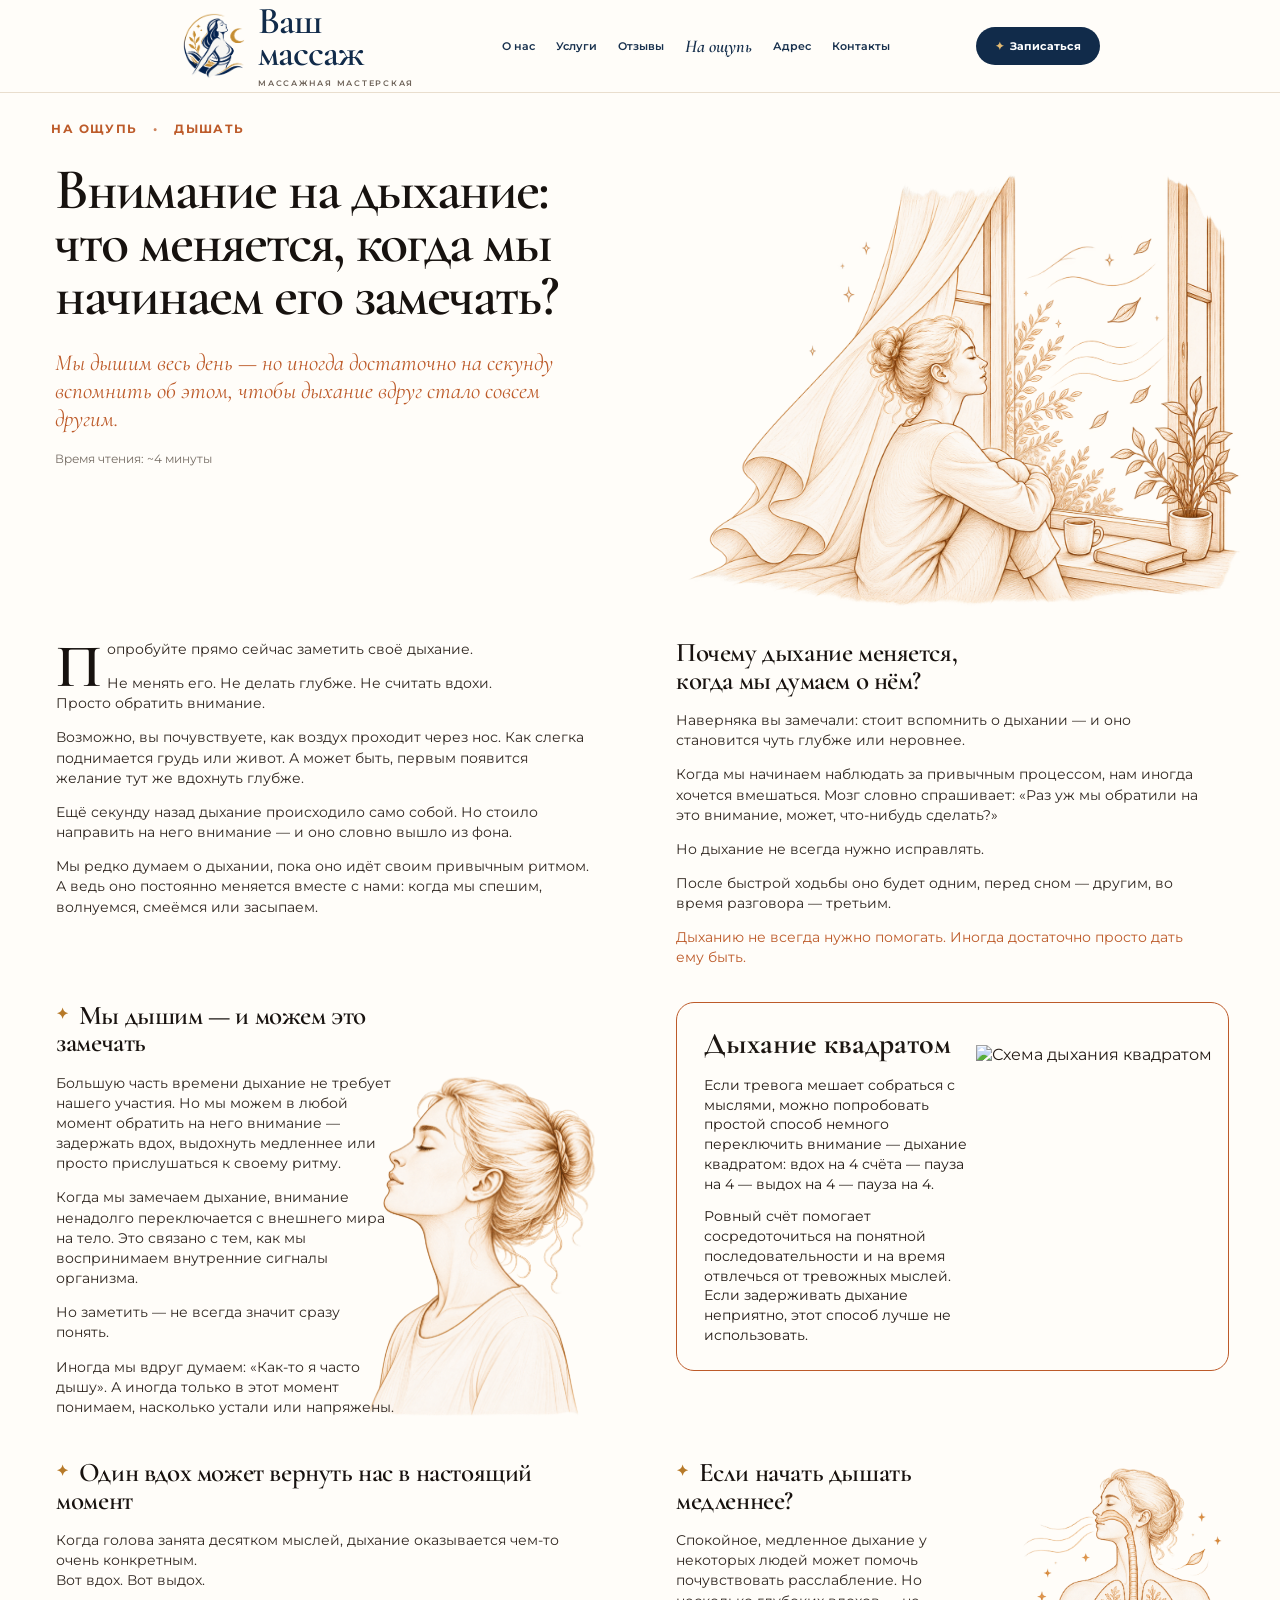
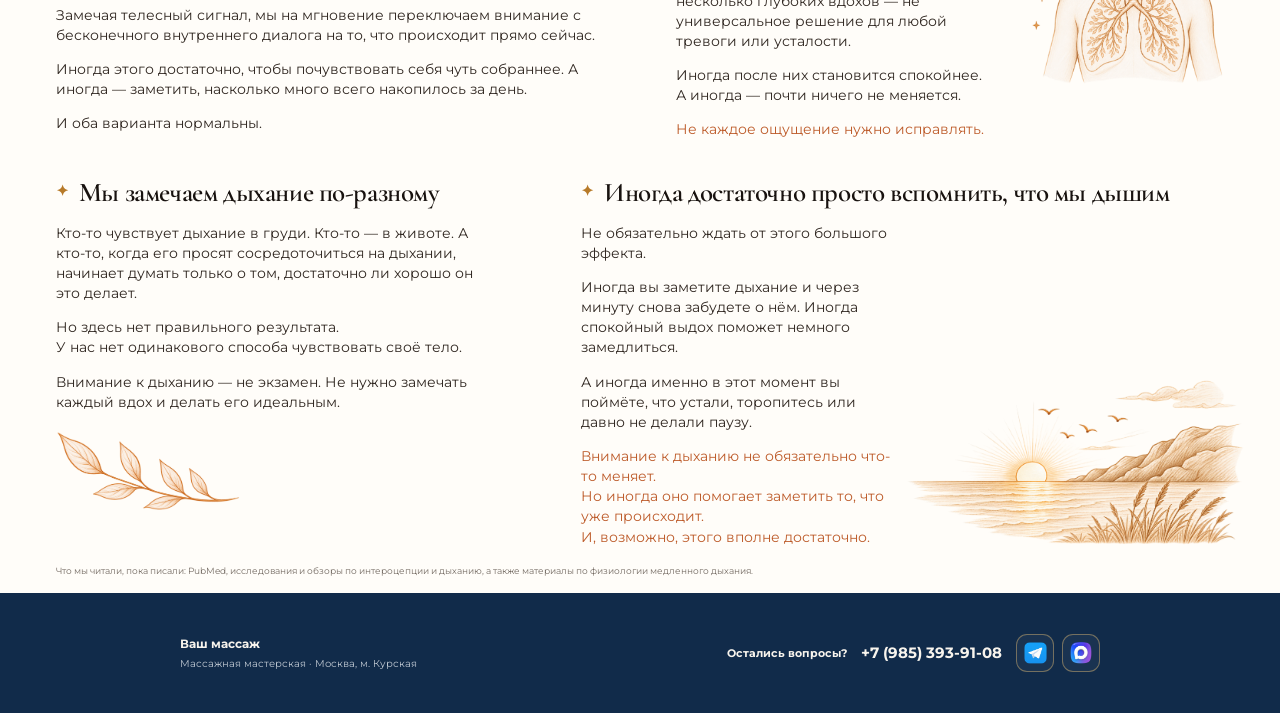
==== commit d3ec2763: "Add files via upload" ====
--- a/breathing.html
+++ b/breathing.html
@@ -102,7 +102,7 @@
 }
 @media(max-width:560px){
   .site-wrap{width:90%}.site-nav{min-height:68px}.site-brand-mark{width:50px;height:50px}.site-brand-name{font-size:29px}.site-book{padding:10px 13px;font-size:10px}.site-menu.show{top:68px}
-  .article-wrap{width:90%}.article-hero{padding-top:20px}.breadcrumbs{font-size:9px;letter-spacing:.12em}.article-title{font-size:39px}.article-lead{font-size:17px}.prose{font-size:14.5px;line-height:1.45}.dropcap:first-letter{font-size:54px}.section-title{font-size:24px}.square-card{padding:21px;min-height:260px}.square-diagram-img{position:absolute;right:13px;top:42px;width:240px;height:auto;z-index:1}.awareness{min-height:0}.awareness-copy{width:100%}.awareness-art{position:relative;right:auto;bottom:auto;width:72%;margin:5px 0 0 auto}.slow-breath{padding:0;min-height:0}.lungs-art{position:relative;right:auto;top:auto;width:67%;margin:4px auto 0}.leaf-art{width:165px;margin-top:14px}.last-section{min-height:0}.sea-art{width:115%;margin-left:-8%;margin-top:15px}.sources{font-size:8px;margin-top:8px}.footer-grid{padding:25px 0}.contact-footer .contact-links{gap:10px}
+  .article-wrap{width:90%}.article-hero{padding-top:20px}.breadcrumbs{font-size:9px;letter-spacing:.12em}.article-title{font-size:39px}.article-lead{font-size:17px}.prose{font-size:14.5px;line-height:1.45}.dropcap:first-letter{font-size:54px}.section-title{font-size:24px}.square-card{padding:21px;min-height:260px}.square-diagram-img{position:absolute;right:12px;top:42px;width:240px;height:auto;z-index:2;display:block}.awareness{min-height:0}.awareness-copy{width:100%}.awareness-art{position:relative;right:auto;bottom:auto;width:72%;margin:5px 0 0 auto}.slow-breath{padding:0;min-height:0}.lungs-art{position:relative;right:auto;top:auto;width:67%;margin:4px auto 0}.leaf-art{width:165px;margin-top:14px}.last-section{min-height:0}.sea-art{width:115%;margin-left:-8%;margin-top:15px}.sources{font-size:8px;margin-top:8px}.footer-grid{padding:25px 0}.contact-footer .contact-links{gap:10px}
 }
 
 /* Final reference corrections */
@@ -116,7 +116,7 @@
 }
 .square-card h3{font-size:30px;line-height:1;margin:0 0 17px}
 .square-card p{font-size:14px;line-height:1.42;max-width:305px}
-.square-diagram-img{position:absolute;right:13px;top:42px;width:240px;height:auto;z-index:1}
+.square-diagram-img{position:absolute;right:12px;top:42px;width:240px;height:auto;z-index:2;display:block}
 .last-section{min-height:270px}
 .last-section .section-title{position:relative;z-index:3;max-width:100%}
 .last-section .prose{width:49%;max-width:none;position:relative;z-index:3}
@@ -124,13 +124,13 @@
 
 @media(max-width:900px){
   .square-card{min-height:332px;padding:24px 245px 22px 24px}
-  .square-diagram-img{position:absolute;right:13px;top:42px;width:240px;height:auto;z-index:1}
+  .square-diagram-img{position:absolute;right:12px;top:42px;width:240px;height:auto;z-index:2;display:block}
   .last-section .prose{width:52%}
   .sea-art{right:-3%;width:52%;bottom:0}
 }
 @media(max-width:560px){
   .square-card{min-height:0;padding:21px;overflow:hidden}
-  .square-diagram-img{position:absolute;right:13px;top:42px;width:240px;height:auto;z-index:1}
+  .square-diagram-img{position:absolute;right:12px;top:42px;width:240px;height:auto;z-index:2;display:block}
   .last-section .prose{width:100%}
   .sea-art{position:relative;right:auto;bottom:auto;width:100%;margin-top:18px}
 }
@@ -211,7 +211,7 @@
       <h3>Дыхание квадратом</h3>
       <p>Если тревога мешает собраться с мыслями, можно попробовать простой способ немного переключить внимание — дыхание квадратом: вдох на 4 счёта — пауза на 4 — выдох на 4 — пауза на 4.</p>
       <p style="margin-top:12px">Ровный счёт помогает сосредоточиться на понятной последовательности и на время отвлечься от тревожных мыслей. Если задерживать дыхание неприятно, этот способ лучше не использовать.</p>
-      <img class="square-diagram-img" src="assets/breathing-square-diagram.png" alt="" aria-hidden="true">
+      <img class="square-diagram-img" src="assets/breathing-square-diagram.png" alt="Схема дыхания квадратом">
     </aside>
   </section>
 
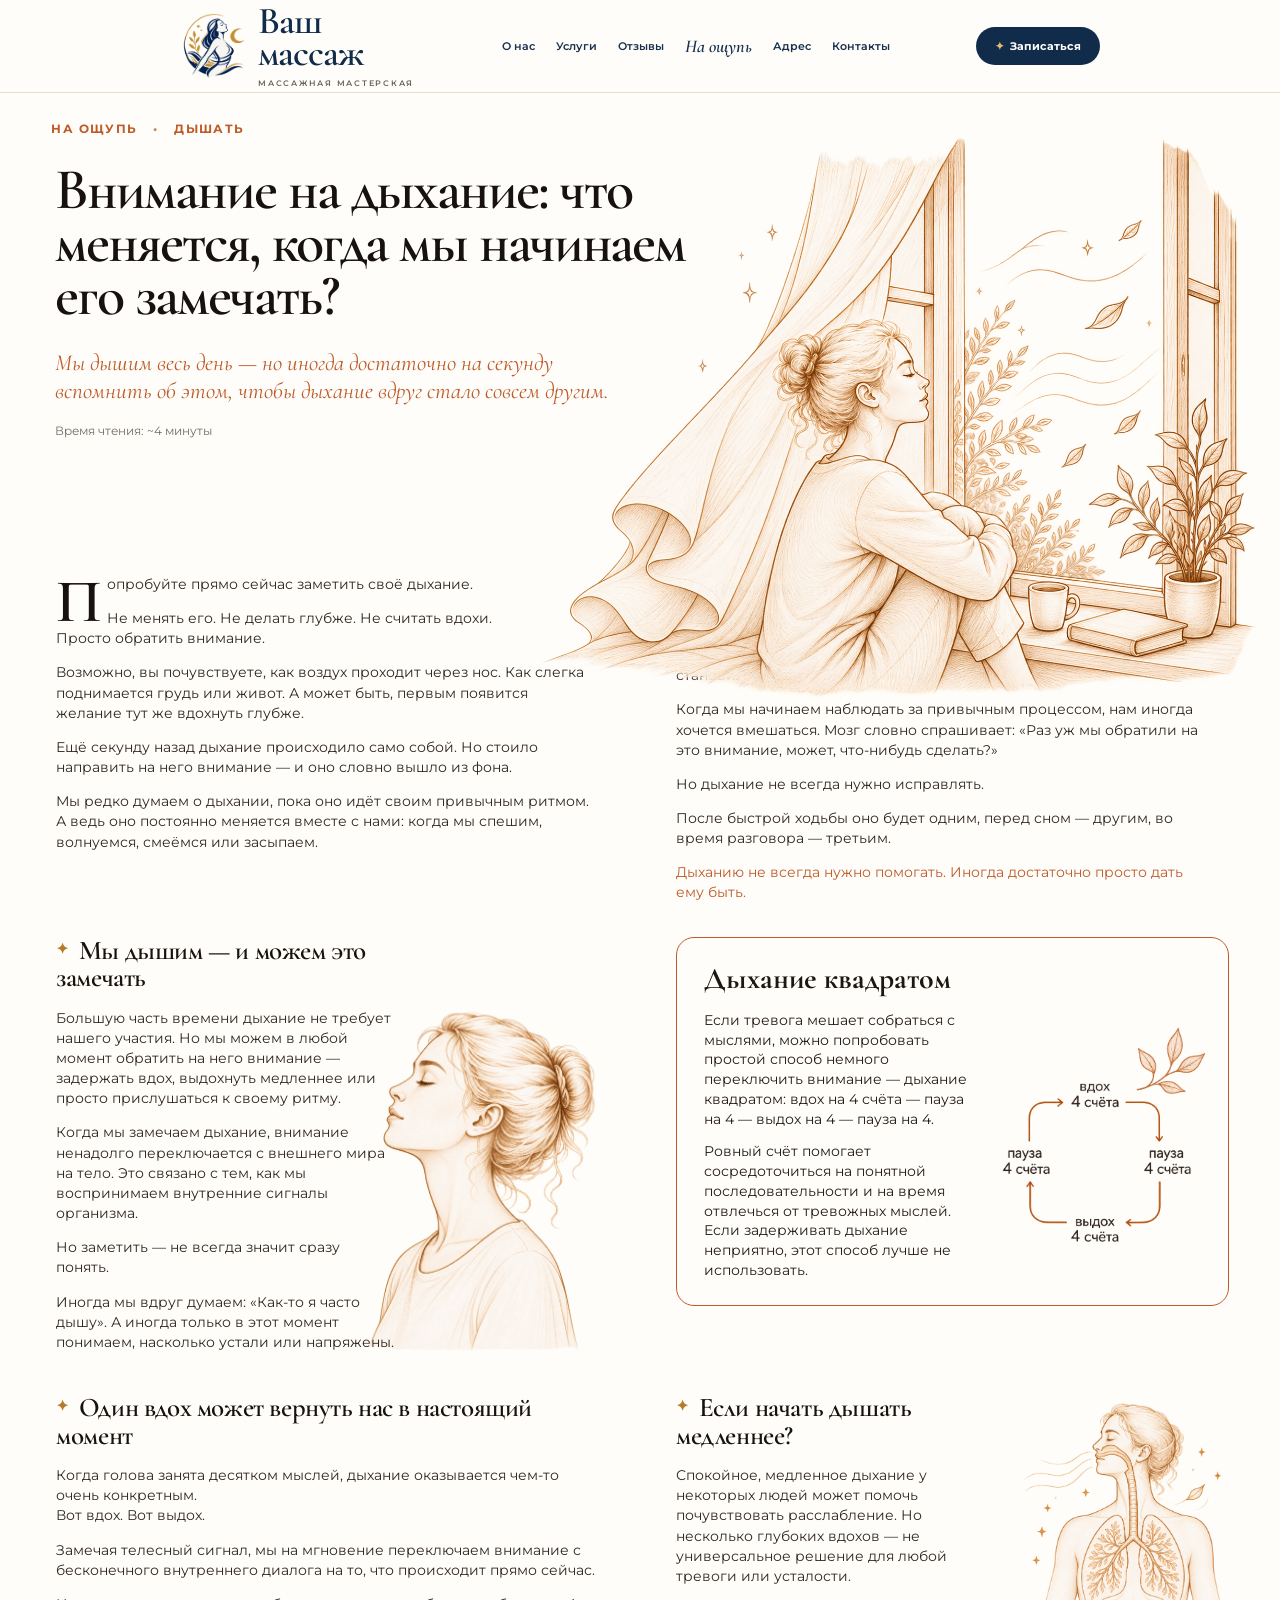
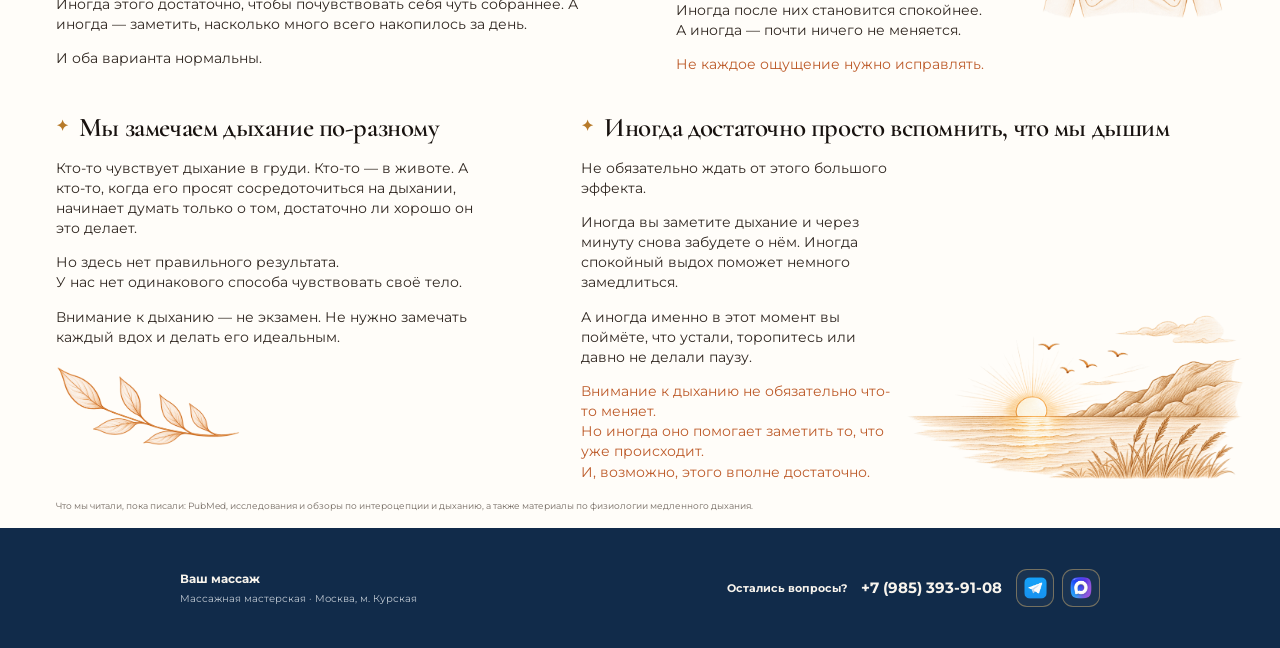
==== commit 0e6093ef: "Add files via upload" ====
--- a/breathing.html
+++ b/breathing.html
@@ -33,12 +33,12 @@
 .article-hero{padding:28px 0 0}
 .breadcrumbs{font-size:12px;font-weight:700;letter-spacing:.12em;color:var(--orange);text-transform:uppercase;margin:0 0 28px 0}
 .breadcrumbs span{display:inline;margin:0 11px;opacity:.75}
-.hero-grid{position:relative;min-height:475px}
-.hero-copy{position:relative;z-index:3;width:47%;padding-left:4px}
+.hero-grid{position:relative;min-height:410px}
+.hero-copy{position:relative;z-index:3;width:55%;padding-left:4px}
 .article-title{font-family:'Cormorant Garamond',Georgia,serif;font-size:58px;line-height:.91;font-weight:600;letter-spacing:-.035em;margin:0;max-width:660px;color:#17120f}
 .article-lead{font-family:'Cormorant Garamond',Georgia,serif;font-size:23px;line-height:1.22;font-style:italic;color:var(--orange);margin:27px 0 18px;max-width:570px}
 .reading-time{font-size:12px;color:var(--muted)}
-.hero-art{position:absolute;z-index:1;right:-1%;top:-10px;width:47%;pointer-events:none}
+.hero-art{position:absolute;z-index:1;right:-2.5%;top:-54px;width:61%;pointer-events:none}
 .hero-art img{width:100%;height:auto}
 
 .content-grid{display:grid;grid-template-columns:1fr 1fr;column-gap:72px;row-gap:38px;align-items:start}
@@ -102,7 +102,7 @@
 }
 @media(max-width:560px){
   .site-wrap{width:90%}.site-nav{min-height:68px}.site-brand-mark{width:50px;height:50px}.site-brand-name{font-size:29px}.site-book{padding:10px 13px;font-size:10px}.site-menu.show{top:68px}
-  .article-wrap{width:90%}.article-hero{padding-top:20px}.breadcrumbs{font-size:9px;letter-spacing:.12em}.article-title{font-size:39px}.article-lead{font-size:17px}.prose{font-size:14.5px;line-height:1.45}.dropcap:first-letter{font-size:54px}.section-title{font-size:24px}.square-card{padding:21px;min-height:260px}.square-diagram-img{position:absolute;right:12px;top:42px;width:240px;height:auto;z-index:2;display:block}.awareness{min-height:0}.awareness-copy{width:100%}.awareness-art{position:relative;right:auto;bottom:auto;width:72%;margin:5px 0 0 auto}.slow-breath{padding:0;min-height:0}.lungs-art{position:relative;right:auto;top:auto;width:67%;margin:4px auto 0}.leaf-art{width:165px;margin-top:14px}.last-section{min-height:0}.sea-art{width:115%;margin-left:-8%;margin-top:15px}.sources{font-size:8px;margin-top:8px}.footer-grid{padding:25px 0}.contact-footer .contact-links{gap:10px}
+  .article-wrap{width:90%}.article-hero{padding-top:20px}.breadcrumbs{font-size:9px;letter-spacing:.12em}.article-title{font-size:39px}.article-lead{font-size:17px}.prose{font-size:14.5px;line-height:1.45}.dropcap:first-letter{font-size:54px}.section-title{font-size:24px}.square-card{padding:21px;min-height:260px}.square-diagram{position:relative;right:auto;top:auto;margin:20px auto 0;width:245px}.awareness{min-height:0}.awareness-copy{width:100%}.awareness-art{position:relative;right:auto;bottom:auto;width:72%;margin:5px 0 0 auto}.slow-breath{padding:0;min-height:0}.lungs-art{position:relative;right:auto;top:auto;width:67%;margin:4px auto 0}.leaf-art{width:165px;margin-top:14px}.last-section{min-height:0}.sea-art{width:115%;margin-left:-8%;margin-top:15px}.sources{font-size:8px;margin-top:8px}.footer-grid{padding:25px 0}.contact-footer .contact-links{gap:10px}
 }
 
 /* Final reference corrections */
@@ -116,7 +116,8 @@
 }
 .square-card h3{font-size:30px;line-height:1;margin:0 0 17px}
 .square-card p{font-size:14px;line-height:1.42;max-width:305px}
-.square-diagram-img{position:absolute;right:12px;top:42px;width:240px;height:auto;z-index:2;display:block}
+.square-leaf{position:absolute;right:17px;top:10px;width:78px;height:auto;z-index:2}
+.square-diagram-img{position:absolute;right:17px;top:83px;width:232px;height:auto;z-index:1}
 .last-section{min-height:270px}
 .last-section .section-title{position:relative;z-index:3;max-width:100%}
 .last-section .prose{width:49%;max-width:none;position:relative;z-index:3}
@@ -124,15 +125,72 @@
 
 @media(max-width:900px){
   .square-card{min-height:332px;padding:24px 245px 22px 24px}
-  .square-diagram-img{position:absolute;right:12px;top:42px;width:240px;height:auto;z-index:2;display:block}
+  .square-leaf{right:14px;top:9px}
+  .square-diagram-img{right:12px;top:82px;width:225px}
   .last-section .prose{width:52%}
   .sea-art{right:-3%;width:52%;bottom:0}
 }
 @media(max-width:560px){
   .square-card{min-height:0;padding:21px;overflow:hidden}
-  .square-diagram-img{position:absolute;right:12px;top:42px;width:240px;height:auto;z-index:2;display:block}
+  .square-leaf{right:10px;top:10px;width:70px}
+  .square-diagram-img{position:relative;right:auto;top:auto;display:block;width:245px;max-width:100%;margin:16px auto 0}
   .last-section .prose{width:100%}
   .sea-art{position:relative;right:auto;bottom:auto;width:100%;margin-top:18px}
+}
+
+
+/* Mobile fix: the square-breathing text and diagram must never overlap */
+@media (max-width:560px){
+  .square-card{
+    position:relative;
+    display:block;
+    box-sizing:border-box;
+    padding:92px 21px 28px !important;
+    min-height:0 !important;
+    overflow:hidden;
+  }
+
+  .square-card h3,
+  .square-card p{
+    position:relative;
+    z-index:3;
+    width:100%;
+    max-width:none !important;
+  }
+
+  .square-card h3{
+    margin-bottom:16px;
+  }
+
+  .square-card p{
+    margin-left:0;
+    margin-right:0;
+  }
+
+  .square-card .square-leaf{
+    position:absolute !important;
+    right:12px !important;
+    top:12px !important;
+    width:70px !important;
+    height:auto !important;
+    z-index:2 !important;
+  }
+
+  .square-card .square-diagram-img{
+    position:relative !important;
+    display:block !important;
+    float:none !important;
+    right:auto !important;
+    top:auto !important;
+    bottom:auto !important;
+    left:auto !important;
+    width:min(245px, 88%) !important;
+    max-width:100% !important;
+    height:auto !important;
+    margin:28px auto 0 !important;
+    z-index:1 !important;
+    clear:both !important;
+  }
 }
 
 </style>
@@ -211,7 +269,8 @@
       <h3>Дыхание квадратом</h3>
       <p>Если тревога мешает собраться с мыслями, можно попробовать простой способ немного переключить внимание — дыхание квадратом: вдох на 4 счёта — пауза на 4 — выдох на 4 — пауза на 4.</p>
       <p style="margin-top:12px">Ровный счёт помогает сосредоточиться на понятной последовательности и на время отвлечься от тревожных мыслей. Если задерживать дыхание неприятно, этот способ лучше не использовать.</p>
-      <img class="square-diagram-img" src="assets/breathing-square-diagram.png" alt="Схема дыхания квадратом">
+      <img class="square-leaf" src="assets/breathing-square-leaf.png" alt="">
+      <img class="square-diagram-img" src="assets/breathing-square-diagram.png" alt="" aria-hidden="true">
     </aside>
   </section>
 
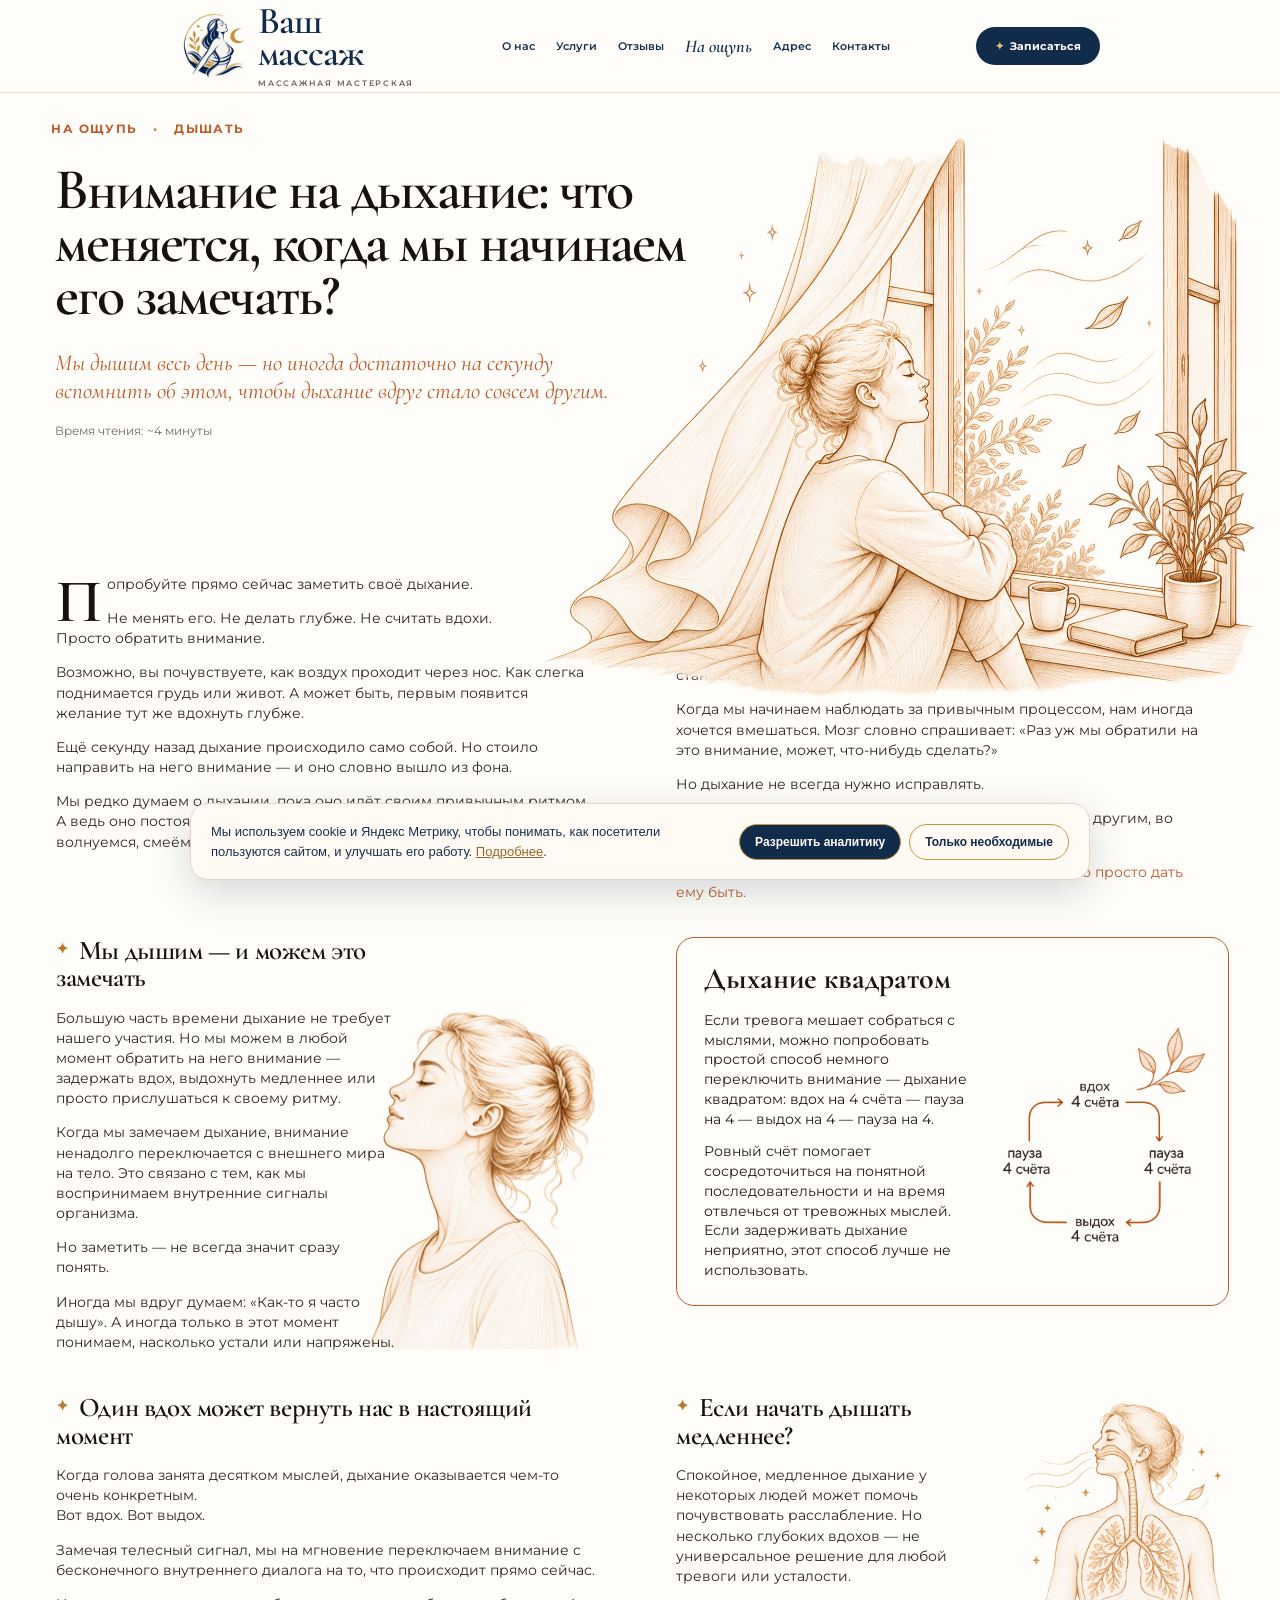
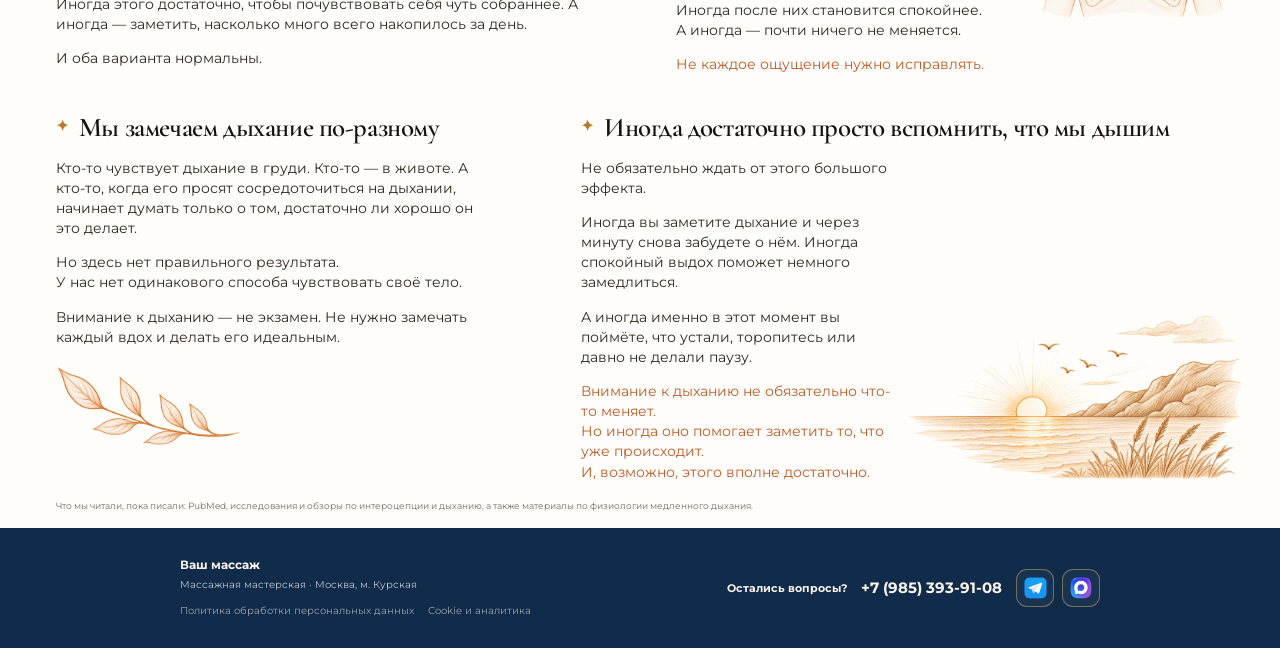
==== commit b58bbb4e: "Add files via upload" ====
--- a/breathing.html
+++ b/breathing.html
@@ -326,12 +326,12 @@
 
 <footer class="contact-footer">
   <div class="footer-grid">
-    <div><strong>Ваш массаж</strong><br><small>Массажная мастерская · Москва, м. Курская</small></div>
+    <div><strong>Ваш массаж</strong><br><small>Массажная мастерская · Москва, м. Курская</small><div class="legal-links" style="margin-top:12px;font-size:10px;line-height:1.5;color:#9aa3ad;display:flex;gap:14px;flex-wrap:wrap;"><a href="privacy.html" style="color:inherit;text-decoration:none;">Политика обработки персональных данных</a><a href="cookie.html" style="color:inherit;text-decoration:none;">Cookie и аналитика</a></div></div>
     <div class="contact-links">
       <strong>Остались вопросы?</strong>
       <a class="footer-phone" href="tel:+79853939108">+7 (985) 393-91-08</a>
       <div class="footer-social">
-        <a href="https://t.me/vash_massage1" target="_blank" rel="noopener" aria-label="Telegram"><img src="assets/telegram.png" alt="Telegram"></a>
+        <a href="https://t.me/ritm108" target="_blank" rel="noopener" aria-label="Telegram"><img src="assets/telegram.png" alt="Telegram"></a>
         <a href="#" aria-label="MAX"><img src="assets/max.png" alt="MAX"></a>
       </div>
     </div>
@@ -352,5 +352,6 @@
   }));
 }
 </script>
+<script src="cookie-consent.js"></script>
 </body>
 </html>
